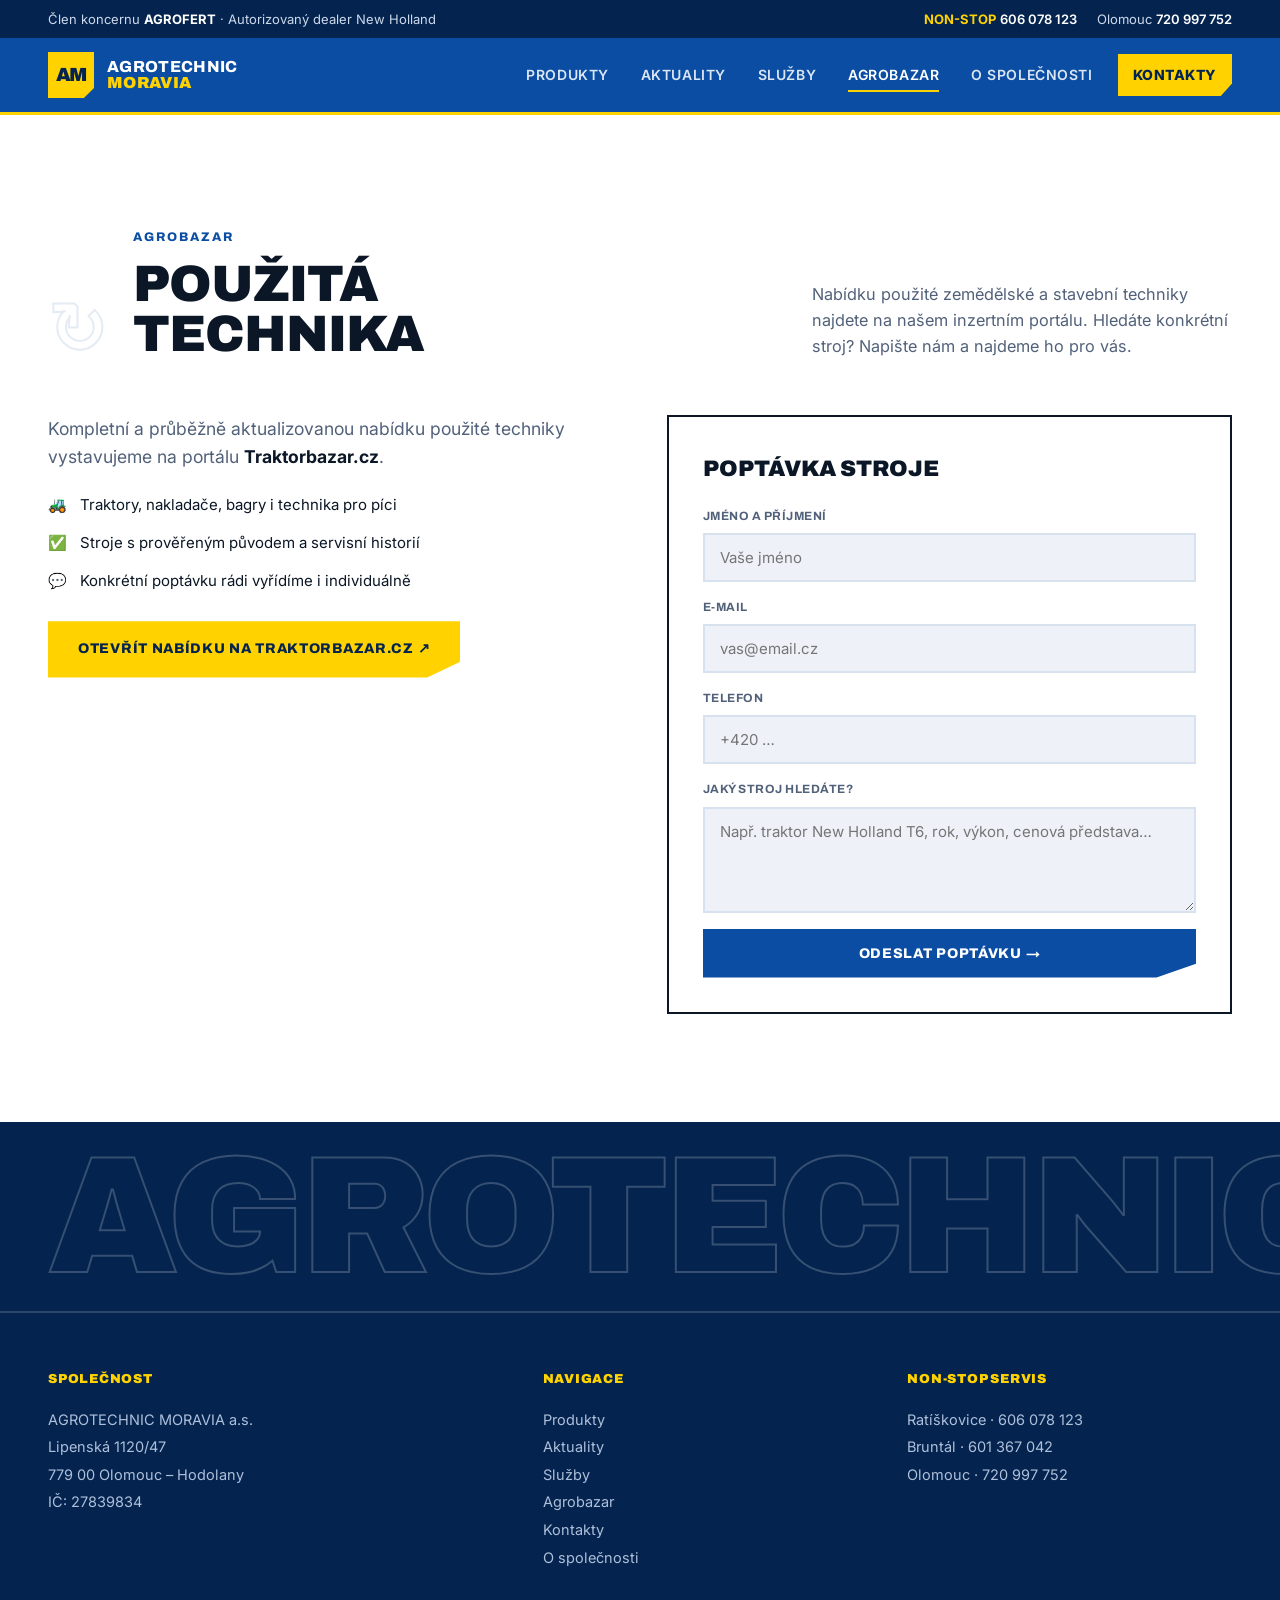
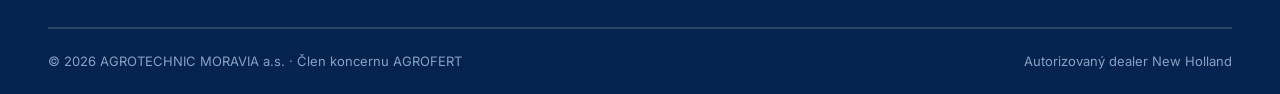
==== agrobazar.html @ 2fc51afb "Redesign into New Holland brand identity (blue + yellow) - Full visual overhaul: editorial/industria" ====
<!DOCTYPE html>
<html lang="cs">
<head>
<meta charset="UTF-8" />
<meta name="viewport" content="width=device-width, initial-scale=1.0" />
<meta name="description" content="Agrobazar AGROTECHNIC MORAVIA — nabídka použité zemědělské a stavební techniky na portálu Traktorbazar.cz. Poptejte konkrétní stroj." />
<title>Agrobazar — AGROTECHNIC MORAVIA a.s.</title>
<link rel="preconnect" href="https://fonts.googleapis.com" />
<link rel="preconnect" href="https://fonts.gstatic.com" crossorigin />
<link href="https://fonts.googleapis.com/css2?family=Archivo:wght@500;600;700;800;900&family=Inter:wght@400;500;600&display=swap" rel="stylesheet" />
<link rel="stylesheet" href="styles.css" />
</head>
<body>

<div class="topbar">
  <div class="container topbar__inner">
    <div class="topbar__left">Člen koncernu <strong style="color:#fff">AGROFERT</strong> · Autorizovaný dealer New Holland</div>
    <div class="topbar__right">
      <span><span class="dotk">NON-STOP</span> <a href="tel:+420606078123">606 078 123</a></span>
      <span>Olomouc <a href="tel:+420720997752">720 997 752</a></span>
    </div>
  </div>
</div>

<header class="nav">
  <div class="container nav__inner">
    <a href="index.html" class="brand" aria-label="Agrotechnic Moravia">
      <span class="brand__mark">AM</span>
      <span class="brand__text">AGROTECHNIC<strong>MORAVIA</strong></span>
    </a>
    <nav class="nav__links" id="navLinks">
      <a href="index.html">Produkty</a>
      <a href="aktuality.html">Aktuality</a>
      <a href="sluzby.html">Služby</a>
      <a href="agrobazar.html" class="active">Agrobazar</a>
      <a href="spolecnost.html">O společnosti</a>
      <a href="kontakt.html" class="nav__cta">Kontakty</a>
    </nav>
    <button class="nav__toggle" id="navToggle" aria-label="Menu" aria-expanded="false">
      <span></span><span></span><span></span>
    </button>
  </div>
</header>

<section class="section">
  <div class="container">
    <div class="shead reveal">
      <span class="shead__idx">↻</span>
      <div class="shead__main">
        <span class="shead__eyebrow">Agrobazar</span>
        <h2 class="shead__title">Použitá<br />technika</h2>
      </div>
      <p class="shead__desc">Nabídku použité zemědělské a stavební techniky najdete na našem inzertním portálu. Hledáte konkrétní stroj? Napište nám a najdeme ho pro vás.</p>
    </div>

    <div class="contact reveal">
      <div>
        <p style="font-size:1.1rem;color:var(--ink-soft);margin-bottom:22px">Kompletní a průběžně aktualizovanou nabídku použité techniky vystavujeme na portálu <strong style="color:var(--ink)">Traktorbazar.cz</strong>.</p>
        <ul class="contact__list">
          <li><span>🚜</span> Traktory, nakladače, bagry i technika pro píci</li>
          <li><span>✅</span> Stroje s prověřeným původem a servisní historií</li>
          <li><span>💬</span> Konkrétní poptávku rádi vyřídíme i individuálně</li>
        </ul>
        <p style="margin-top:28px">
          <a href="https://www.traktorbazar.cz/" target="_blank" rel="noopener" class="btn btn--primary">Otevřít nabídku na Traktorbazar.cz ↗</a>
        </p>
      </div>

      <form class="form" onsubmit="return handleSubmit(event)">
        <p class="form__title">Poptávka stroje</p>
        <div class="field"><label for="name">Jméno a příjmení</label><input id="name" name="name" required placeholder="Vaše jméno" /></div>
        <div class="field"><label for="email">E-mail</label><input id="email" name="email" type="email" required placeholder="vas@email.cz" /></div>
        <div class="field"><label for="phone">Telefon</label><input id="phone" name="phone" type="tel" placeholder="+420 …" /></div>
        <div class="field"><label for="msg">Jaký stroj hledáte?</label><textarea id="msg" name="msg" rows="4" required placeholder="Např. traktor New Holland T6, rok, výkon, cenová představa…"></textarea></div>
        <button type="submit" class="btn btn--blue btn--full">Odeslat poptávku →</button>
        <p class="form__note" id="formNote" hidden>Děkujeme! Otevřeli jsme váš e-mailový klient s předvyplněnou zprávou — stačí ji odeslat.</p>
      </form>
    </div>
  </div>
</section>

<footer class="footer">
  <div class="footer__word"><div class="container"><b>AGROTECHNIC <span class="yellow">MORAVIA</span></b></div></div>
  <div class="container">
    <div class="footer__main">
      <div><h5>Společnost</h5><p>AGROTECHNIC MORAVIA a.s.<br />Lipenská 1120/47<br />779 00 Olomouc – Hodolany<br />IČ: 27839834</p></div>
      <div><h5>Navigace</h5><a href="index.html">Produkty</a><a href="aktuality.html">Aktuality</a><a href="sluzby.html">Služby</a><a href="agrobazar.html">Agrobazar</a><a href="kontakt.html">Kontakty</a><a href="spolecnost.html">O společnosti</a></div>
      <div><h5>Non-stop servis</h5><a href="tel:+420606078123">Ratíškovice · 606 078 123</a><a href="tel:+420601367042">Bruntál · 601 367 042</a><a href="tel:+420720997752">Olomouc · 720 997 752</a></div>
    </div>
    <div class="footer__bottom">
      <span>© <span id="year"></span> AGROTECHNIC MORAVIA a.s. · Člen koncernu AGROFERT</span>
      <span>Autorizovaný dealer New Holland</span>
    </div>
  </div>
</footer>

<script src="script.js"></script>
</body>
</html>
---- styles.css ----
/* =====================================================================
   AGROTECHNIC MORAVIA — New Holland edition
   Editorial / industrial design system · blue (#0a4da2) + yellow (#ffd200)
   ===================================================================== */
:root{
  --nh-blue:#0a4da2;
  --nh-blue-600:#0a4490;
  --nh-blue-700:#073a7d;
  --nh-blue-900:#04244f;
  --nh-yellow:#ffd200;
  --nh-yellow-deep:#e9b800;
  --ink:#0b1726;
  --ink-soft:#52617a;
  --paper:#ffffff;
  --mist:#eef2f8;
  --mist-2:#e4ebf4;
  --line:#d8e1ee;
  --line-blue:rgba(255,255,255,.16);
  --maxw:1240px;
  --ease:cubic-bezier(.19,1,.22,1);
  --shadow:0 30px 70px -30px rgba(7,40,90,.45);
  --shadow-sm:0 14px 34px -18px rgba(7,40,90,.35);
}
*{box-sizing:border-box;margin:0;padding:0}
html{scroll-behavior:smooth}
body{
  font-family:'Inter',system-ui,sans-serif;color:var(--ink);background:var(--paper);
  line-height:1.6;-webkit-font-smoothing:antialiased;overflow-x:hidden
}
h1,h2,h3,h4,.font-display{font-family:'Archivo',sans-serif;line-height:.98;letter-spacing:-.02em}
a{color:inherit;text-decoration:none}
img{max-width:100%;display:block}
.container{width:100%;max-width:var(--maxw);margin:0 auto;padding:0 28px}
::selection{background:var(--nh-yellow);color:var(--ink)}

/* highlighter marker */
.mark{background:linear-gradient(transparent 62%, var(--nh-yellow) 62%);padding:0 .06em}
.yellow{color:var(--nh-yellow)}

/* ---------------- TOPBAR ---------------- */
.topbar{background:var(--nh-blue-900);color:#cdd9ec;font-size:13px}
.topbar__inner{display:flex;justify-content:space-between;align-items:center;height:38px;gap:18px}
.topbar a{color:#fff;font-weight:600}
.topbar a:hover{color:var(--nh-yellow)}
.topbar__right{display:flex;gap:20px;align-items:center}
.topbar .dotk{color:var(--nh-yellow);font-weight:700}
@media(max-width:720px){.topbar__inner{justify-content:center}.topbar__left{display:none}}

/* ---------------- NAV ---------------- */
.nav{position:sticky;top:0;z-index:60;background:var(--nh-blue);color:#fff;border-bottom:3px solid var(--nh-yellow)}
.nav__inner{display:flex;align-items:center;justify-content:space-between;height:74px}
.brand{display:flex;align-items:center;gap:13px}
.brand__mark{
  width:46px;height:46px;border-radius:0;background:var(--nh-yellow);color:var(--nh-blue-900);
  display:grid;place-items:center;font-family:'Archivo';font-weight:900;font-size:19px;
  letter-spacing:-.06em;clip-path:polygon(0 0,100% 0,100% 78%,78% 100%,0 100%)
}
.brand__text{font-family:'Archivo';font-weight:800;font-size:16px;letter-spacing:.02em;line-height:1;display:flex;flex-direction:column;color:#fff}
.brand__text strong{font-weight:900;color:var(--nh-yellow)}
.nav__links{display:flex;align-items:center;gap:2px}
.nav__links a{
  position:relative;padding:10px 15px;font-size:14px;font-weight:600;color:#dbe6f5;
  text-transform:uppercase;letter-spacing:.04em;transition:.2s
}
.nav__links a::after{content:"";position:absolute;left:15px;right:15px;bottom:4px;height:2px;background:var(--nh-yellow);transform:scaleX(0);transform-origin:left;transition:.25s var(--ease)}
.nav__links a:hover{color:#fff}
.nav__links a:hover::after,.nav__links a.active::after{transform:scaleX(1)}
.nav__links a.active{color:#fff}
.nav__cta{background:var(--nh-yellow);color:var(--nh-blue-900)!important;font-weight:800!important;margin-left:8px;clip-path:polygon(0 0,100% 0,100% 70%,90% 100%,0 100%)}
.nav__cta::after{display:none}
.nav__cta:hover{background:#fff}
.nav__toggle{display:none;flex-direction:column;gap:5px;background:none;border:0;cursor:pointer;padding:8px}
.nav__toggle span{width:26px;height:2.5px;background:#fff;transition:.3s}

/* ---------------- BUTTONS ---------------- */
.btn{
  display:inline-flex;align-items:center;gap:10px;padding:15px 28px;font-family:'Archivo';
  font-weight:800;font-size:14px;text-transform:uppercase;letter-spacing:.05em;cursor:pointer;
  border:2px solid transparent;transition:.25s var(--ease);
  clip-path:polygon(0 0,100% 0,100% 72%,92% 100%,0 100%)
}
.btn--primary{background:var(--nh-yellow);color:var(--nh-blue-900)}
.btn--primary:hover{background:var(--nh-blue-900);color:#fff;transform:translate(-2px,-2px)}
.btn--blue{background:var(--nh-blue);color:#fff}
.btn--blue:hover{background:var(--nh-blue-900);transform:translate(-2px,-2px)}
.btn--ghost{background:transparent;color:#fff;border-color:rgba(255,255,255,.45)}
.btn--ghost:hover{border-color:var(--nh-yellow);color:var(--nh-yellow)}
.btn--ghost-dark{background:transparent;color:var(--nh-blue);border-color:var(--nh-blue)}
.btn--ghost-dark:hover{background:var(--nh-blue);color:#fff}
.btn--full{width:100%;justify-content:center}

/* ---------------- HERO ---------------- */
.hero{position:relative;background:var(--nh-blue);color:#fff;overflow:hidden}
.hero::before{ /* field-row motif */
  content:"";position:absolute;inset:0;opacity:.5;
  background-image:repeating-linear-gradient(90deg,rgba(255,255,255,.05) 0 1px,transparent 1px 84px);
  -webkit-mask-image:linear-gradient(90deg,#000,transparent 70%);mask-image:linear-gradient(90deg,#000,transparent 70%)
}
.hero__inner{position:relative;display:grid;grid-template-columns:1.15fr .85fr;gap:48px;align-items:center;padding:72px 0 90px;min-height:calc(100svh - 112px)}
.kicker{display:inline-flex;align-items:center;gap:10px;font-family:'Archivo';font-weight:800;font-size:12.5px;text-transform:uppercase;letter-spacing:.18em;color:var(--nh-yellow);margin-bottom:26px}
.kicker::before{content:"";width:34px;height:3px;background:var(--nh-yellow)}
.hero h1{font-size:clamp(3rem,6.6vw,5.6rem);font-weight:900;text-transform:uppercase;letter-spacing:-.03em;margin-bottom:26px}
.hero__lead{font-size:clamp(1.05rem,1.6vw,1.25rem);color:#cfdcef;max-width:520px;margin-bottom:38px}
.hero__lead strong{color:#fff}
.hero__actions{display:flex;flex-wrap:wrap;gap:14px;margin-bottom:54px}
.hero__stats{display:grid;grid-template-columns:repeat(3,auto);gap:36px}
.stat b{display:block;font-family:'Archivo';font-weight:900;font-size:2.6rem;line-height:1;color:#fff}
.stat span{font-size:12.5px;text-transform:uppercase;letter-spacing:.08em;color:#9fb6d6;margin-top:8px;display:block}
.stat b .yellow{color:var(--nh-yellow)}

.hero__media{position:relative}
.hero__media img{width:100%;aspect-ratio:4/4.4;object-fit:cover;background:var(--nh-blue-700)}
.hero__media::after{content:"";position:absolute;right:-14px;bottom:-14px;width:120px;height:120px;background:var(--nh-yellow);z-index:-1}
.hero__frame{position:absolute;top:-14px;left:-14px;width:120px;height:120px;border-top:5px solid var(--nh-yellow);border-left:5px solid var(--nh-yellow)}
.hero__plate{position:absolute;left:18px;bottom:18px;background:var(--nh-yellow);color:var(--nh-blue-900);font-family:'Archivo';font-weight:900;font-size:13px;text-transform:uppercase;letter-spacing:.04em;padding:9px 16px}
@media(max-width:920px){
  .hero__inner{grid-template-columns:1fr;gap:40px;padding:54px 0 70px;min-height:0}
  .hero__media{max-width:440px}
}

/* ---------------- SECTION HEAD (numbered, editorial) ---------------- */
.section{padding:108px 0;position:relative}
.section--mist{background:var(--mist)}
.section--blue{background:var(--nh-blue);color:#fff}
.section--ink{background:var(--nh-blue-900);color:#fff}
.section--tight{padding:80px 0}
.shead{display:flex;align-items:flex-end;gap:26px;margin-bottom:56px;flex-wrap:wrap}
.shead__idx{font-family:'Archivo';font-weight:900;font-size:clamp(2.6rem,6vw,4.4rem);line-height:.8;color:transparent;-webkit-text-stroke:2px var(--mist-2)}
.section--blue .shead__idx,.section--ink .shead__idx{-webkit-text-stroke-color:rgba(255,255,255,.22)}
.shead__main{flex:1;min-width:260px}
.shead__eyebrow{font-family:'Archivo';font-weight:800;font-size:12.5px;text-transform:uppercase;letter-spacing:.16em;color:var(--nh-blue)}
.section--blue .shead__eyebrow,.section--ink .shead__eyebrow{color:var(--nh-yellow)}
.shead__title{font-size:clamp(2rem,4.4vw,3.2rem);font-weight:900;text-transform:uppercase;margin-top:10px}
.shead__desc{color:var(--ink-soft);max-width:420px;font-size:1.02rem}
.section--blue .shead__desc,.section--ink .shead__desc{color:#bcceea}

/* ---------------- PRODUCT EDITORIAL LIST ---------------- */
.plist{border-top:2px solid var(--line)}
.section--blue .plist,.section--ink .plist{border-top-color:var(--line-blue)}
.pitem{
  position:relative;display:grid;grid-template-columns:64px 1fr auto;align-items:center;gap:24px;
  padding:26px 8px;border-bottom:2px solid var(--line);cursor:pointer;transition:.3s var(--ease)
}
.section--blue .pitem,.section--ink .pitem{border-bottom-color:var(--line-blue)}
.pitem__no{font-family:'Archivo';font-weight:800;font-size:15px;color:var(--ink-soft)}
.pitem__name{font-family:'Archivo';font-weight:900;font-size:clamp(1.3rem,2.6vw,2rem);text-transform:uppercase;letter-spacing:-.01em;transition:.3s var(--ease)}
.pitem__meta{font-size:14px;color:var(--ink-soft);max-width:360px}
.section--blue .pitem__meta{color:#bcceea}
.pitem__arrow{font-family:'Archivo';font-weight:900;font-size:1.5rem;color:var(--nh-blue);transition:.3s var(--ease)}
.section--blue .pitem__arrow,.section--ink .pitem__arrow{color:var(--nh-yellow)}
.pitem:hover{padding-left:24px;background:var(--nh-blue);color:#fff}
.pitem:hover .pitem__no,.pitem:hover .pitem__meta{color:#bcceea}
.pitem:hover .pitem__name{color:#fff}
.pitem:hover .pitem__arrow{color:var(--nh-yellow);transform:translateX(8px)}
.section--blue .pitem:hover,.section--ink .pitem:hover{background:#fff;color:var(--ink)}
.section--blue .pitem:hover .pitem__name{color:var(--ink)}
.section--blue .pitem:hover .pitem__meta{color:var(--ink-soft)}
.section--blue .pitem:hover .pitem__arrow{color:var(--nh-blue)}
@media(max-width:640px){
  .pitem{grid-template-columns:40px 1fr auto;gap:14px;padding:20px 4px}
  .pitem__meta{display:none}
}
/* floating preview image */
.pfloat{position:fixed;top:0;left:0;width:280px;height:200px;pointer-events:none;z-index:80;opacity:0;
  transform:translate(-50%,-50%) scale(.92);transition:opacity .25s,transform .25s;overflow:hidden;
  box-shadow:var(--shadow);border:4px solid var(--nh-yellow)}
.pfloat img{width:100%;height:100%;object-fit:cover}
.pfloat.show{opacity:1;transform:translate(-50%,-50%) scale(1)}
@media(hover:none),(max-width:880px){.pfloat{display:none}}

/* ---------------- MARQUEE BRANDS ---------------- */
.marquee{overflow:hidden;border-top:2px solid currentColor;border-bottom:2px solid currentColor;padding:0;mask-image:linear-gradient(90deg,transparent,#000 8%,#000 92%,transparent)}
.marquee__track{display:flex;gap:0;width:max-content;animation:scrollx 32s linear infinite}
.marquee:hover .marquee__track{animation-play-state:paused}
.marquee__track span{
  font-family:'Archivo';font-weight:900;font-size:clamp(1.4rem,3vw,2.2rem);text-transform:uppercase;
  letter-spacing:-.01em;padding:26px 34px;white-space:nowrap;display:flex;align-items:center;gap:34px;color:var(--ink)
}
.section--blue .marquee__track span{color:#fff}
.marquee__track span::after{content:"●";font-size:.5em;color:var(--nh-yellow)}
@keyframes scrollx{to{transform:translateX(-50%)}}

/* ---------------- SERVICES (numbered two-col) ---------------- */
.svc{display:grid;grid-template-columns:repeat(2,1fr);gap:0;border-top:2px solid var(--line)}
.section--mist .svc{border-top-color:var(--mist-2)}
.svc__item{padding:34px 30px 34px 0;border-bottom:2px solid var(--line);border-right:2px solid var(--line)}
.section--mist .svc__item{border-color:var(--mist-2)}
.svc__item:nth-child(2n){padding-right:0;padding-left:30px;border-right:0}
.svc__no{font-family:'Archivo';font-weight:900;font-size:1rem;color:var(--nh-yellow);background:var(--nh-blue);display:inline-grid;place-items:center;width:42px;height:42px;margin-bottom:18px}
.svc__item h4{font-family:'Archivo';font-weight:900;font-size:1.35rem;text-transform:uppercase;margin-bottom:10px}
.svc__item p{color:var(--ink-soft);font-size:15px;max-width:440px}
@media(max-width:760px){
  .svc{grid-template-columns:1fr}
  .svc__item,.svc__item:nth-child(2n){padding:28px 0;border-right:0;padding-left:0}
}

/* ---------------- LOCATIONS ---------------- */
.locs{display:grid;grid-template-columns:repeat(auto-fill,minmax(330px,1fr));gap:0;border-top:2px solid var(--line-blue)}
.loc{position:relative;padding:30px;border-bottom:2px solid var(--line-blue);border-right:2px solid var(--line-blue);transition:.3s var(--ease)}
.loc:hover{background:rgba(255,255,255,.05)}
.loc__badge{position:absolute;top:26px;right:26px;background:var(--nh-yellow);color:var(--nh-blue-900);font-family:'Archivo';font-weight:900;font-size:10.5px;letter-spacing:.06em;padding:5px 10px}
.loc h3{font-family:'Archivo';font-weight:900;font-size:1.5rem;text-transform:uppercase;margin-bottom:16px;color:#fff}
.loc__row{display:flex;gap:11px;font-size:14.5px;color:#c3d3ea;margin-bottom:9px;align-items:flex-start}
.loc__row span{flex-shrink:0}
.loc__row a{color:#fff;font-weight:600}
.loc__row a:hover{color:var(--nh-yellow)}
.loc__nonstop{color:var(--nh-yellow);font-weight:700}
.loc__map{display:inline-block;margin-top:10px;font-family:'Archivo';font-weight:800;font-size:12.5px;text-transform:uppercase;letter-spacing:.05em;color:var(--nh-yellow)}

/* ---------------- ABOUT / STATS ---------------- */
.about{display:grid;grid-template-columns:1.25fr .75fr;gap:60px;align-items:start}
.about__text p{color:var(--ink-soft);font-size:1.08rem;margin-bottom:18px}
.about__text strong{color:var(--ink)}
.about__meta{margin-top:30px;border-top:2px solid var(--line)}
.about__meta div{display:grid;grid-template-columns:130px 1fr;gap:16px;padding:14px 0;border-bottom:2px solid var(--line)}
.about__meta b{font-family:'Archivo';font-weight:900;text-transform:uppercase;font-size:13px;color:var(--nh-blue)}
.about__meta span{color:var(--ink-soft)}
.about__panel{display:grid;gap:14px}
.bigstat{background:var(--nh-blue);color:#fff;padding:30px;position:relative;overflow:hidden}
.bigstat:nth-child(even){background:var(--nh-blue-900)}
.bigstat::after{content:"";position:absolute;right:-20px;bottom:-20px;width:80px;height:80px;background:rgba(255,210,0,.16);transform:rotate(45deg)}
.bigstat b{display:block;font-family:'Archivo';font-weight:900;font-size:2.2rem;color:var(--nh-yellow);line-height:1}
.bigstat span{font-size:13px;text-transform:uppercase;letter-spacing:.06em;color:#bcceea;margin-top:8px;display:block}
@media(max-width:880px){.about{grid-template-columns:1fr;gap:40px}}

/* ---------------- MAGAZINE (aktuality) ---------------- */
.mag{display:grid;grid-template-columns:repeat(12,1fr);gap:26px}
.post{grid-column:span 4;display:flex;flex-direction:column;background:var(--paper);border:2px solid var(--line);transition:.3s var(--ease)}
.post:hover{border-color:var(--nh-blue);transform:translateY(-5px);box-shadow:var(--shadow-sm)}
.post--lead{grid-column:span 8}
.post--wide{grid-column:span 8;flex-direction:row}
.post--wide .post__img{flex:1;aspect-ratio:auto}
.post--wide .post__body{flex:1;justify-content:center}
.post__img{position:relative;overflow:hidden;background:var(--mist);aspect-ratio:16/10}
.post--lead .post__img{aspect-ratio:16/9}
.post__img img{width:100%;height:100%;object-fit:cover;transition:.6s var(--ease)}
.post:hover .post__img img{transform:scale(1.05)}
.post__tag{position:absolute;top:0;left:0;background:var(--nh-yellow);color:var(--nh-blue-900);font-family:'Archivo';font-weight:900;font-size:11px;text-transform:uppercase;letter-spacing:.05em;padding:7px 13px}
.post__body{padding:24px 26px;display:flex;flex-direction:column;gap:11px;flex:1}
.post__date{font-family:'Archivo';font-weight:800;font-size:12px;text-transform:uppercase;letter-spacing:.06em;color:var(--nh-blue)}
.post h3{font-family:'Archivo';font-weight:900;text-transform:uppercase;font-size:1.3rem;line-height:1.04}
.post--lead h3{font-size:clamp(1.7rem,3vw,2.6rem)}
.post p{color:var(--ink-soft);font-size:14.5px}
.post--lead p{font-size:1.05rem}
.post__link{margin-top:auto;font-family:'Archivo';font-weight:800;font-size:13px;text-transform:uppercase;letter-spacing:.04em;color:var(--nh-blue)}
.post:hover .post__link{color:var(--nh-yellow-deep)}
@media(max-width:880px){
  .mag{grid-template-columns:repeat(2,1fr)}
  .post,.post--lead,.post--wide{grid-column:span 2;grid-row:auto}
  .post--wide{flex-direction:column}
  .post--wide .post__img{aspect-ratio:16/10}
}
@media(max-width:560px){.mag{grid-template-columns:1fr}.post,.post--lead,.post--wide{grid-column:span 1}}

/* ---------------- CONTACT / FORM / MAP ---------------- */
.contact{display:grid;grid-template-columns:1fr 1fr;gap:54px;align-items:start}
.contact__list{list-style:none;display:flex;flex-direction:column;gap:14px;margin-top:8px}
.contact__list li{display:flex;gap:13px;font-size:15px;align-items:flex-start}
.contact__list a{font-weight:600;color:var(--nh-blue)}
.contact__list a:hover{color:var(--nh-yellow-deep)}
.form{background:var(--paper);border:2px solid var(--ink);padding:34px}
.section--mist .form,.section--blue .form,.section--ink .form{background:var(--paper);color:var(--ink)}
.form__title{font-family:'Archivo';font-weight:900;text-transform:uppercase;font-size:1.4rem;margin-bottom:20px}
.field{display:flex;flex-direction:column;gap:7px;margin-bottom:16px}
.field label{font-family:'Archivo';font-weight:700;font-size:12px;text-transform:uppercase;letter-spacing:.04em;color:var(--ink-soft)}
.field input,.field textarea,.field select{
  font-family:inherit;font-size:15px;padding:13px 15px;border:2px solid var(--line);background:var(--mist);
  color:var(--ink);transition:.2s;resize:vertical;border-radius:0
}
.field input:focus,.field textarea:focus,.field select:focus{outline:none;border-color:var(--nh-blue);background:#fff}
.form__note{font-size:14px;color:var(--nh-blue);font-weight:600;background:var(--mist);padding:12px;margin-top:6px;border-left:4px solid var(--nh-yellow)}
.map{border:2px solid var(--ink);min-height:340px;margin-top:26px}
.map iframe{display:block;width:100%;height:100%;min-height:336px;border:0;filter:grayscale(.25) contrast(1.05)}
@media(max-width:840px){.contact{grid-template-columns:1fr;gap:36px}}

/* ---------------- CTA BAND ---------------- */
.cta{position:relative;background:var(--nh-yellow);color:var(--nh-blue-900);padding:64px 56px;overflow:hidden}
.cta::before{content:"";position:absolute;top:0;right:0;bottom:0;width:40%;background:var(--nh-blue);clip-path:polygon(22% 0,100% 0,100% 100%,0 100%)}
.cta__in{position:relative;z-index:1;max-width:560px}
.cta h2{font-family:'Archivo';font-weight:900;text-transform:uppercase;font-size:clamp(1.8rem,4vw,2.8rem);margin-bottom:14px}
.cta p{font-size:1.05rem;margin-bottom:26px;max-width:440px}
@media(max-width:760px){.cta{padding:44px 28px}.cta::before{display:none}}

/* ---------------- FOOTER ---------------- */
.footer{background:var(--nh-blue-900);color:#fff;padding:0}
.footer__word{border-bottom:2px solid var(--line-blue);overflow:hidden}
.footer__word b{display:block;font-family:'Archivo';font-weight:900;font-size:clamp(3.4rem,13vw,11rem);line-height:.85;text-transform:uppercase;letter-spacing:-.04em;color:transparent;-webkit-text-stroke:2px rgba(255,255,255,.2);padding:24px 0;white-space:nowrap}
.footer__word b .yellow{-webkit-text-stroke-color:var(--nh-yellow);color:transparent}
.footer__main{display:grid;grid-template-columns:1.4fr 1fr 1fr;gap:40px;padding:56px 0}
.footer__main h5{font-family:'Archivo';font-weight:900;text-transform:uppercase;font-size:13px;letter-spacing:.06em;color:var(--nh-yellow);margin-bottom:16px}
.footer__main p,.footer__main a{color:#aebfda;font-size:14.5px;line-height:1.9;display:block}
.footer__main a:hover{color:#fff}
.footer__bottom{border-top:2px solid var(--line-blue);padding:22px 0;display:flex;justify-content:space-between;gap:14px;flex-wrap:wrap;color:#8aa0c4;font-size:13px}
@media(max-width:760px){.footer__main{grid-template-columns:1fr;gap:28px}}

/* ---------------- MOBILE NAV ---------------- */
@media(max-width:1024px){
  .nav__links{
    position:fixed;inset:74px 0 auto 0;flex-direction:column;align-items:stretch;gap:0;
    background:var(--nh-blue-900);padding:8px 0 16px;transform:translateY(-130%);
    transition:.4s var(--ease);border-bottom:3px solid var(--nh-yellow)
  }
  .nav__links.open{transform:translateY(0)}
  .nav__links a{padding:16px 28px;font-size:15px;border-bottom:1px solid var(--line-blue)}
  .nav__links a::after{display:none}
  .nav__cta{clip-path:none;margin:12px 28px 0;text-align:center;justify-content:center;padding:14px}
  .nav__toggle{display:flex}
  .nav__toggle.open span:nth-child(1){transform:translateY(7.5px) rotate(45deg)}
  .nav__toggle.open span:nth-child(2){opacity:0}
  .nav__toggle.open span:nth-child(3){transform:translateY(-7.5px) rotate(-45deg)}
}

/* ---------------- REVEAL ---------------- */
.reveal{opacity:0;transform:translateY(26px);transition:.7s var(--ease)}
.reveal.in{opacity:1;transform:none}

/* image fallback */
.img-fallback{background:linear-gradient(135deg,var(--nh-blue),var(--nh-blue-900))!important;position:relative}
.img-fallback::after{content:"";position:absolute;inset:0;background-image:repeating-linear-gradient(90deg,rgba(255,255,255,.06) 0 1px,transparent 1px 22px)}

@media(prefers-reduced-motion:reduce){
  *{animation:none!important;transition:none!important}
  .reveal{opacity:1;transform:none}
}

@media(max-width:640px){.section{padding:72px 0}.cta::before{display:none}}
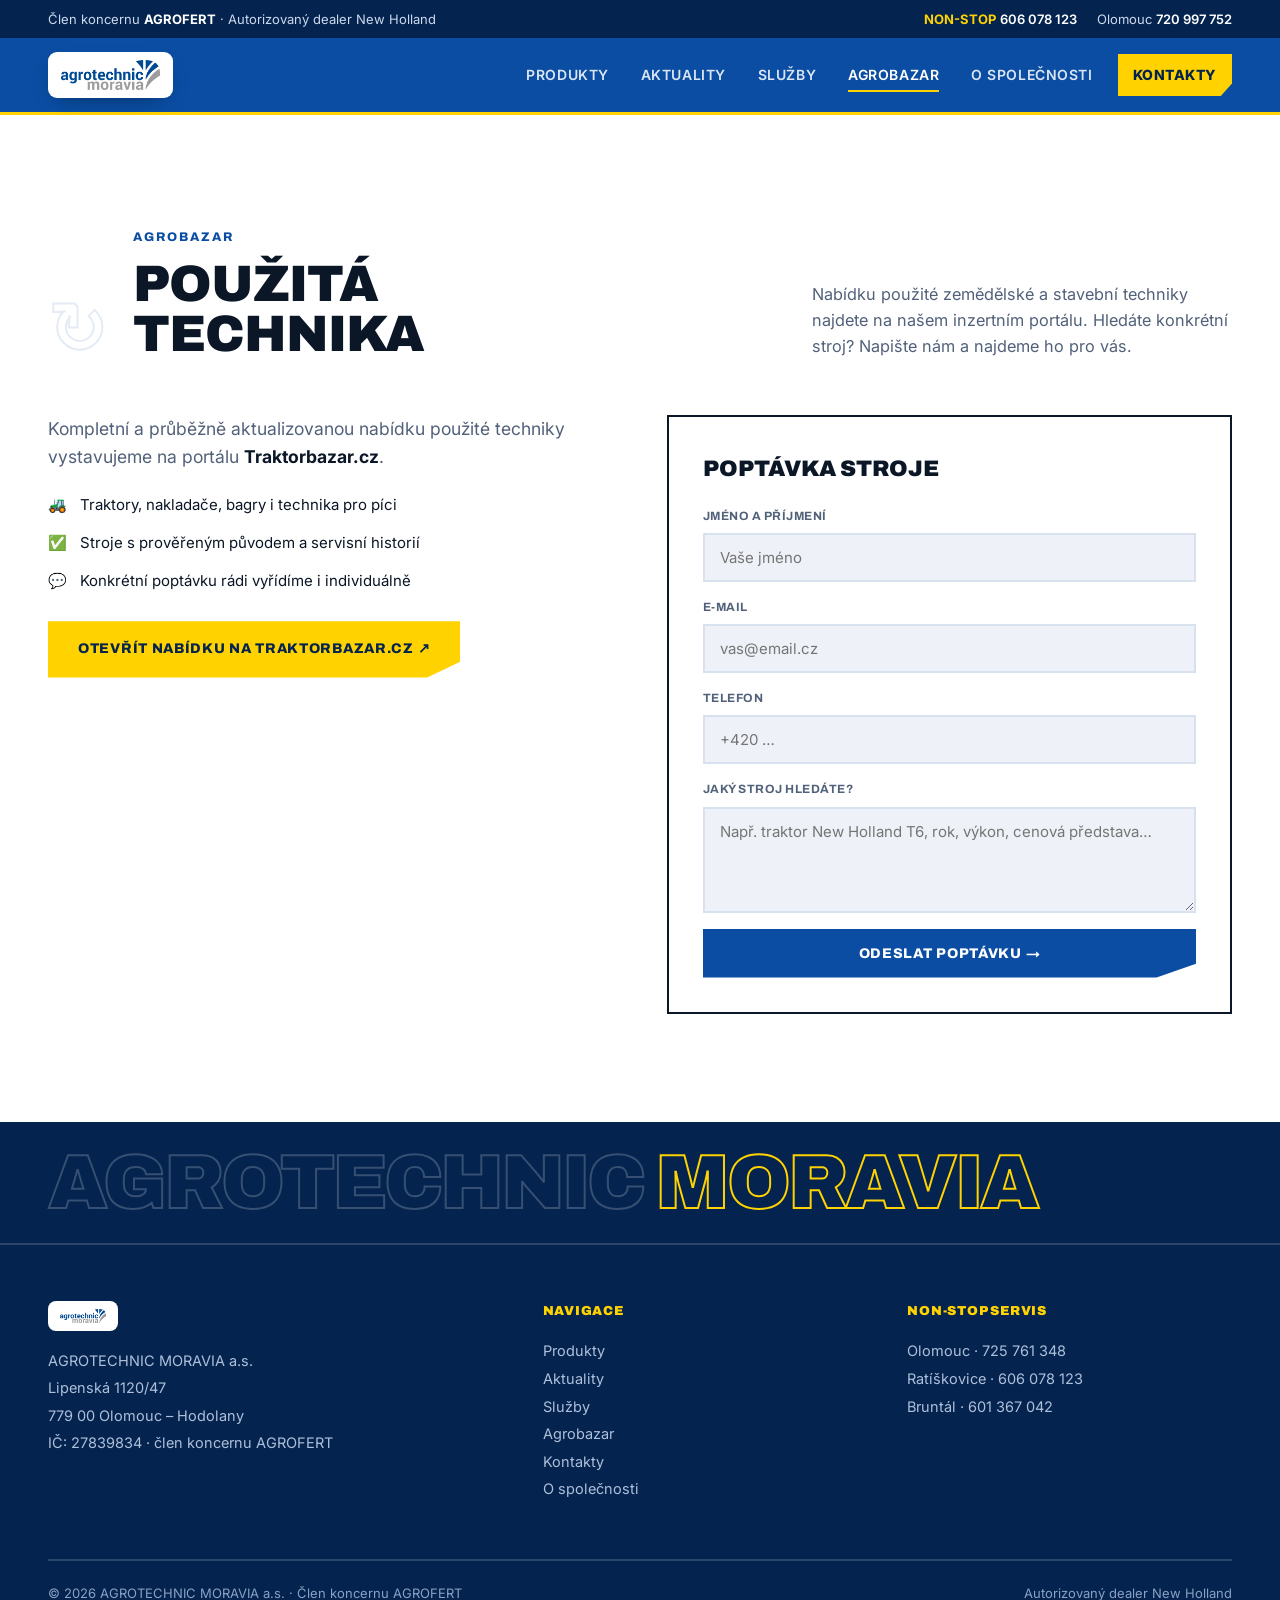
==== commit cb6e1cb2: "Real photos, official logo, external product links, full contacts - Add official logo.png to nav + f" ====
--- a/agrobazar.html
+++ b/agrobazar.html
@@ -5,6 +5,7 @@
 <meta name="viewport" content="width=device-width, initial-scale=1.0" />
 <meta name="description" content="Agrobazar AGROTECHNIC MORAVIA — nabídka použité zemědělské a stavební techniky na portálu Traktorbazar.cz. Poptejte konkrétní stroj." />
 <title>Agrobazar — AGROTECHNIC MORAVIA a.s.</title>
+<link rel="icon" type="image/svg+xml" href="assets/fan.svg" />
 <link rel="preconnect" href="https://fonts.googleapis.com" />
 <link rel="preconnect" href="https://fonts.gstatic.com" crossorigin />
 <link href="https://fonts.googleapis.com/css2?family=Archivo:wght@500;600;700;800;900&family=Inter:wght@400;500;600&display=swap" rel="stylesheet" />
@@ -24,10 +25,7 @@
 
 <header class="nav">
   <div class="container nav__inner">
-    <a href="index.html" class="brand" aria-label="Agrotechnic Moravia">
-      <span class="brand__mark">AM</span>
-      <span class="brand__text">AGROTECHNIC<strong>MORAVIA</strong></span>
-    </a>
+    <a href="index.html" class="brand" aria-label="Agrotechnic Moravia"><img class="brand__logo" src="logo.png" alt="AGROTECHNIC MORAVIA" /></a>
     <nav class="nav__links" id="navLinks">
       <a href="index.html">Produkty</a>
       <a href="aktuality.html">Aktuality</a>
@@ -83,9 +81,12 @@
   <div class="footer__word"><div class="container"><b>AGROTECHNIC <span class="yellow">MORAVIA</span></b></div></div>
   <div class="container">
     <div class="footer__main">
-      <div><h5>Společnost</h5><p>AGROTECHNIC MORAVIA a.s.<br />Lipenská 1120/47<br />779 00 Olomouc – Hodolany<br />IČ: 27839834</p></div>
+      <div>
+        <img class="footer__logo" src="logo.png" alt="AGROTECHNIC MORAVIA" />
+        <p>AGROTECHNIC MORAVIA a.s.<br />Lipenská 1120/47<br />779 00 Olomouc – Hodolany<br />IČ: 27839834 · člen koncernu AGROFERT</p>
+      </div>
       <div><h5>Navigace</h5><a href="index.html">Produkty</a><a href="aktuality.html">Aktuality</a><a href="sluzby.html">Služby</a><a href="agrobazar.html">Agrobazar</a><a href="kontakt.html">Kontakty</a><a href="spolecnost.html">O společnosti</a></div>
-      <div><h5>Non-stop servis</h5><a href="tel:+420606078123">Ratíškovice · 606 078 123</a><a href="tel:+420601367042">Bruntál · 601 367 042</a><a href="tel:+420720997752">Olomouc · 720 997 752</a></div>
+      <div><h5>Non-stop servis</h5><a href="tel:+420725761348">Olomouc · 725 761 348</a><a href="tel:+420606078123">Ratíškovice · 606 078 123</a><a href="tel:+420601367042">Bruntál · 601 367 042</a></div>
     </div>
     <div class="footer__bottom">
       <span>© <span id="year"></span> AGROTECHNIC MORAVIA a.s. · Člen koncernu AGROFERT</span>
--- a/styles.css
+++ b/styles.css
@@ -33,6 +33,14 @@
 .container{width:100%;max-width:var(--maxw);margin:0 auto;padding:0 28px}
 ::selection{background:var(--nh-yellow);color:var(--ink)}
 
+/* ---------------- CUSTOM SCROLLBAR ---------------- */
+html{scrollbar-width:thin;scrollbar-color:var(--nh-blue) var(--mist)}
+::-webkit-scrollbar{width:13px;height:13px}
+::-webkit-scrollbar-track{background:var(--mist)}
+::-webkit-scrollbar-thumb{background:var(--nh-blue);border:3px solid var(--mist);border-radius:20px}
+::-webkit-scrollbar-thumb:hover{background:var(--nh-blue-900)}
+::-webkit-scrollbar-corner{background:var(--mist)}
+
 /* highlighter marker */
 .mark{background:linear-gradient(transparent 62%, var(--nh-yellow) 62%);padding:0 .06em}
 .yellow{color:var(--nh-yellow)}
@@ -49,14 +57,9 @@
 /* ---------------- NAV ---------------- */
 .nav{position:sticky;top:0;z-index:60;background:var(--nh-blue);color:#fff;border-bottom:3px solid var(--nh-yellow)}
 .nav__inner{display:flex;align-items:center;justify-content:space-between;height:74px}
-.brand{display:flex;align-items:center;gap:13px}
-.brand__mark{
-  width:46px;height:46px;border-radius:0;background:var(--nh-yellow);color:var(--nh-blue-900);
-  display:grid;place-items:center;font-family:'Archivo';font-weight:900;font-size:19px;
-  letter-spacing:-.06em;clip-path:polygon(0 0,100% 0,100% 78%,78% 100%,0 100%)
-}
-.brand__text{font-family:'Archivo';font-weight:800;font-size:16px;letter-spacing:.02em;line-height:1;display:flex;flex-direction:column;color:#fff}
-.brand__text strong{font-weight:900;color:var(--nh-yellow)}
+.brand{display:inline-flex;align-items:center;background:#fff;padding:8px 13px;border-radius:9px;box-shadow:0 8px 22px -12px rgba(0,0,0,.55)}
+.brand__logo{height:30px;width:auto;display:block}
+@media(max-width:560px){.brand__logo{height:25px}.brand{padding:7px 11px}}
 .nav__links{display:flex;align-items:center;gap:2px}
 .nav__links a{
   position:relative;padding:10px 15px;font-size:14px;font-weight:600;color:#dbe6f5;
@@ -90,13 +93,11 @@
 .btn--full{width:100%;justify-content:center}
 
 /* ---------------- HERO ---------------- */
-.hero{position:relative;background:var(--nh-blue);color:#fff;overflow:hidden}
-.hero::before{ /* field-row motif */
-  content:"";position:absolute;inset:0;opacity:.5;
-  background-image:repeating-linear-gradient(90deg,rgba(255,255,255,.05) 0 1px,transparent 1px 84px);
-  -webkit-mask-image:linear-gradient(90deg,#000,transparent 70%);mask-image:linear-gradient(90deg,#000,transparent 70%)
-}
-.hero__inner{position:relative;display:grid;grid-template-columns:1.15fr .85fr;gap:48px;align-items:center;padding:72px 0 90px;min-height:calc(100svh - 112px)}
+.hero{position:relative;color:#fff;overflow:hidden;background:var(--nh-blue-900);border-bottom:6px solid var(--nh-yellow)}
+.hero__bg{position:absolute;inset:0;width:100%;height:100%;object-fit:cover;object-position:62% center;z-index:0}
+.hero__overlay{position:absolute;inset:0;z-index:1;background:linear-gradient(96deg,rgba(4,36,79,.95) 0%,rgba(4,36,79,.84) 42%,rgba(4,36,79,.52) 72%,rgba(7,58,125,.22) 100%)}
+.hero__inner{position:relative;z-index:2;display:flex;align-items:center;padding:92px 0 92px;min-height:clamp(540px,72vh,720px)}
+.hero__content{max-width:660px}
 .kicker{display:inline-flex;align-items:center;gap:10px;font-family:'Archivo';font-weight:800;font-size:12.5px;text-transform:uppercase;letter-spacing:.18em;color:var(--nh-yellow);margin-bottom:26px}
 .kicker::before{content:"";width:34px;height:3px;background:var(--nh-yellow)}
 .hero h1{font-size:clamp(3rem,6.6vw,5.6rem);font-weight:900;text-transform:uppercase;letter-spacing:-.03em;margin-bottom:26px}
@@ -108,15 +109,8 @@
 .stat span{font-size:12.5px;text-transform:uppercase;letter-spacing:.08em;color:#9fb6d6;margin-top:8px;display:block}
 .stat b .yellow{color:var(--nh-yellow)}
 
-.hero__media{position:relative}
-.hero__media img{width:100%;aspect-ratio:4/4.4;object-fit:cover;background:var(--nh-blue-700)}
-.hero__media::after{content:"";position:absolute;right:-14px;bottom:-14px;width:120px;height:120px;background:var(--nh-yellow);z-index:-1}
-.hero__frame{position:absolute;top:-14px;left:-14px;width:120px;height:120px;border-top:5px solid var(--nh-yellow);border-left:5px solid var(--nh-yellow)}
-.hero__plate{position:absolute;left:18px;bottom:18px;background:var(--nh-yellow);color:var(--nh-blue-900);font-family:'Archivo';font-weight:900;font-size:13px;text-transform:uppercase;letter-spacing:.04em;padding:9px 16px}
-@media(max-width:920px){
-  .hero__inner{grid-template-columns:1fr;gap:40px;padding:54px 0 70px;min-height:0}
-  .hero__media{max-width:440px}
-}
+@media(max-width:920px){.hero__inner{padding:64px 0 64px;min-height:auto}}
+@media(max-width:560px){.hero__stats{gap:20px}.stat b{font-size:1.95rem}}
 
 /* ---------------- SECTION HEAD (numbered, editorial) ---------------- */
 .section{padding:108px 0;position:relative}
@@ -153,9 +147,10 @@
 .pitem:hover .pitem__name{color:#fff}
 .pitem:hover .pitem__arrow{color:var(--nh-yellow);transform:translateX(8px)}
 .section--blue .pitem:hover,.section--ink .pitem:hover{background:#fff;color:var(--ink)}
-.section--blue .pitem:hover .pitem__name{color:var(--ink)}
-.section--blue .pitem:hover .pitem__meta{color:var(--ink-soft)}
-.section--blue .pitem:hover .pitem__arrow{color:var(--nh-blue)}
+.section--blue .pitem:hover .pitem__name,.section--ink .pitem:hover .pitem__name{color:var(--ink)}
+.section--blue .pitem:hover .pitem__no,.section--ink .pitem:hover .pitem__no{color:var(--ink-soft)}
+.section--blue .pitem:hover .pitem__meta,.section--ink .pitem:hover .pitem__meta{color:var(--ink-soft)}
+.section--blue .pitem:hover .pitem__arrow,.section--ink .pitem:hover .pitem__arrow{color:var(--nh-blue)}
 @media(max-width:640px){
   .pitem{grid-template-columns:40px 1fr auto;gap:14px;padding:20px 4px}
   .pitem__meta{display:none}
@@ -284,7 +279,8 @@
 /* ---------------- FOOTER ---------------- */
 .footer{background:var(--nh-blue-900);color:#fff;padding:0}
 .footer__word{border-bottom:2px solid var(--line-blue);overflow:hidden}
-.footer__word b{display:block;font-family:'Archivo';font-weight:900;font-size:clamp(3.4rem,13vw,11rem);line-height:.85;text-transform:uppercase;letter-spacing:-.04em;color:transparent;-webkit-text-stroke:2px rgba(255,255,255,.2);padding:24px 0;white-space:nowrap}
+.footer__word b{display:block;font-family:'Archivo';font-weight:900;font-size:clamp(1.6rem,6vw,5.6rem);line-height:.9;text-transform:uppercase;letter-spacing:-.04em;color:transparent;-webkit-text-stroke:2px rgba(255,255,255,.2);padding:26px 0;white-space:nowrap}
+@media(max-width:600px){.footer__word b{white-space:normal}}
 .footer__word b .yellow{-webkit-text-stroke-color:var(--nh-yellow);color:transparent}
 .footer__main{display:grid;grid-template-columns:1.4fr 1fr 1fr;gap:40px;padding:56px 0}
 .footer__main h5{font-family:'Archivo';font-weight:900;text-transform:uppercase;font-size:13px;letter-spacing:.06em;color:var(--nh-yellow);margin-bottom:16px}
@@ -296,9 +292,10 @@
 /* ---------------- MOBILE NAV ---------------- */
 @media(max-width:1024px){
   .nav__links{
-    position:fixed;inset:74px 0 auto 0;flex-direction:column;align-items:stretch;gap:0;
+    position:absolute;top:calc(100% + 3px);left:0;right:0;flex-direction:column;align-items:stretch;gap:0;
     background:var(--nh-blue-900);padding:8px 0 16px;transform:translateY(-130%);
-    transition:.4s var(--ease);border-bottom:3px solid var(--nh-yellow)
+    transition:.4s var(--ease);border-bottom:3px solid var(--nh-yellow);
+    max-height:calc(100svh - 100%);overflow-y:auto
   }
   .nav__links.open{transform:translateY(0)}
   .nav__links a{padding:16px 28px;font-size:15px;border-bottom:1px solid var(--line-blue)}
@@ -324,3 +321,43 @@
 }
 
 @media(max-width:640px){.section{padding:72px 0}.cta::before{display:none}}
+
+/* ---------------- DEPARTMENTS (kontakty) ---------------- */
+.dept{margin-bottom:54px}
+.dept:last-child{margin-bottom:0}
+.dept__name{font-family:'Archivo';font-weight:900;text-transform:uppercase;font-size:1.45rem;display:flex;align-items:center;gap:14px}
+.dept__name::before{content:"";width:28px;height:5px;background:var(--nh-yellow);flex:none}
+.dept__sub{color:var(--ink-soft);font-size:14.5px;margin:8px 0 22px;max-width:680px}
+.people{display:grid;grid-template-columns:repeat(auto-fill,minmax(290px,1fr));gap:14px}
+.person{border:2px solid var(--line);padding:18px 20px;background:var(--paper);transition:.25s var(--ease)}
+.person:hover{border-color:var(--nh-blue);box-shadow:var(--shadow-sm)}
+.person__name{font-family:'Archivo';font-weight:800;font-size:1.06rem}
+.person__role{color:var(--nh-blue);font-size:12.5px;font-weight:600;margin:3px 0 12px;text-transform:uppercase;letter-spacing:.03em}
+.person__row{display:flex;gap:9px;font-size:14px;margin-top:7px;align-items:flex-start;color:var(--ink-soft)}
+.person__row a{color:var(--ink);font-weight:600;word-break:break-word}
+.person__row a:hover{color:var(--nh-blue)}
+
+/* ---------------- BRANCH MAP CARDS ---------------- */
+.bmaps{display:grid;grid-template-columns:repeat(auto-fill,minmax(340px,1fr));gap:22px}
+.bmap{border:2px solid var(--line-blue);background:rgba(255,255,255,.04);display:flex;flex-direction:column;overflow:hidden;transition:.25s var(--ease)}
+.bmap:hover{border-color:rgba(255,210,0,.5)}
+.bmap__frame{width:100%;aspect-ratio:16/9;border:0;display:block;filter:grayscale(.25) contrast(1.05)}
+.bmap__body{padding:22px 24px}
+.bmap__body h3{font-family:'Archivo';font-weight:900;text-transform:uppercase;font-size:1.35rem;color:#fff;margin-bottom:14px;display:flex;align-items:center;gap:10px;flex-wrap:wrap}
+.bmap__badge{background:var(--nh-yellow);color:var(--nh-blue-900);font-family:'Archivo';font-weight:900;font-size:10px;letter-spacing:.05em;padding:4px 8px}
+.bmap__row{display:flex;gap:10px;font-size:14px;color:#c3d3ea;margin-bottom:8px;align-items:flex-start}
+.bmap__row span{flex:none}
+.bmap__row a{color:#fff;font-weight:600}
+.bmap__row a:hover{color:var(--nh-yellow)}
+.bmap__row .ns{color:var(--nh-yellow);font-weight:700}
+.bmap__link{display:inline-block;margin-top:8px;font-family:'Archivo';font-weight:800;font-size:12.5px;text-transform:uppercase;letter-spacing:.05em;color:var(--nh-yellow)}
+
+/* footer logo */
+.footer__logo{height:30px;width:auto;background:#fff;padding:8px 12px;border-radius:8px;margin-bottom:16px}
+
+/* mobile container padding (prevents text hugging the right edge) */
+@media(max-width:560px){
+  .container{padding:0 18px}
+  .shead{gap:14px}
+  .bmap__body,.person{padding-left:16px;padding-right:16px}
+}
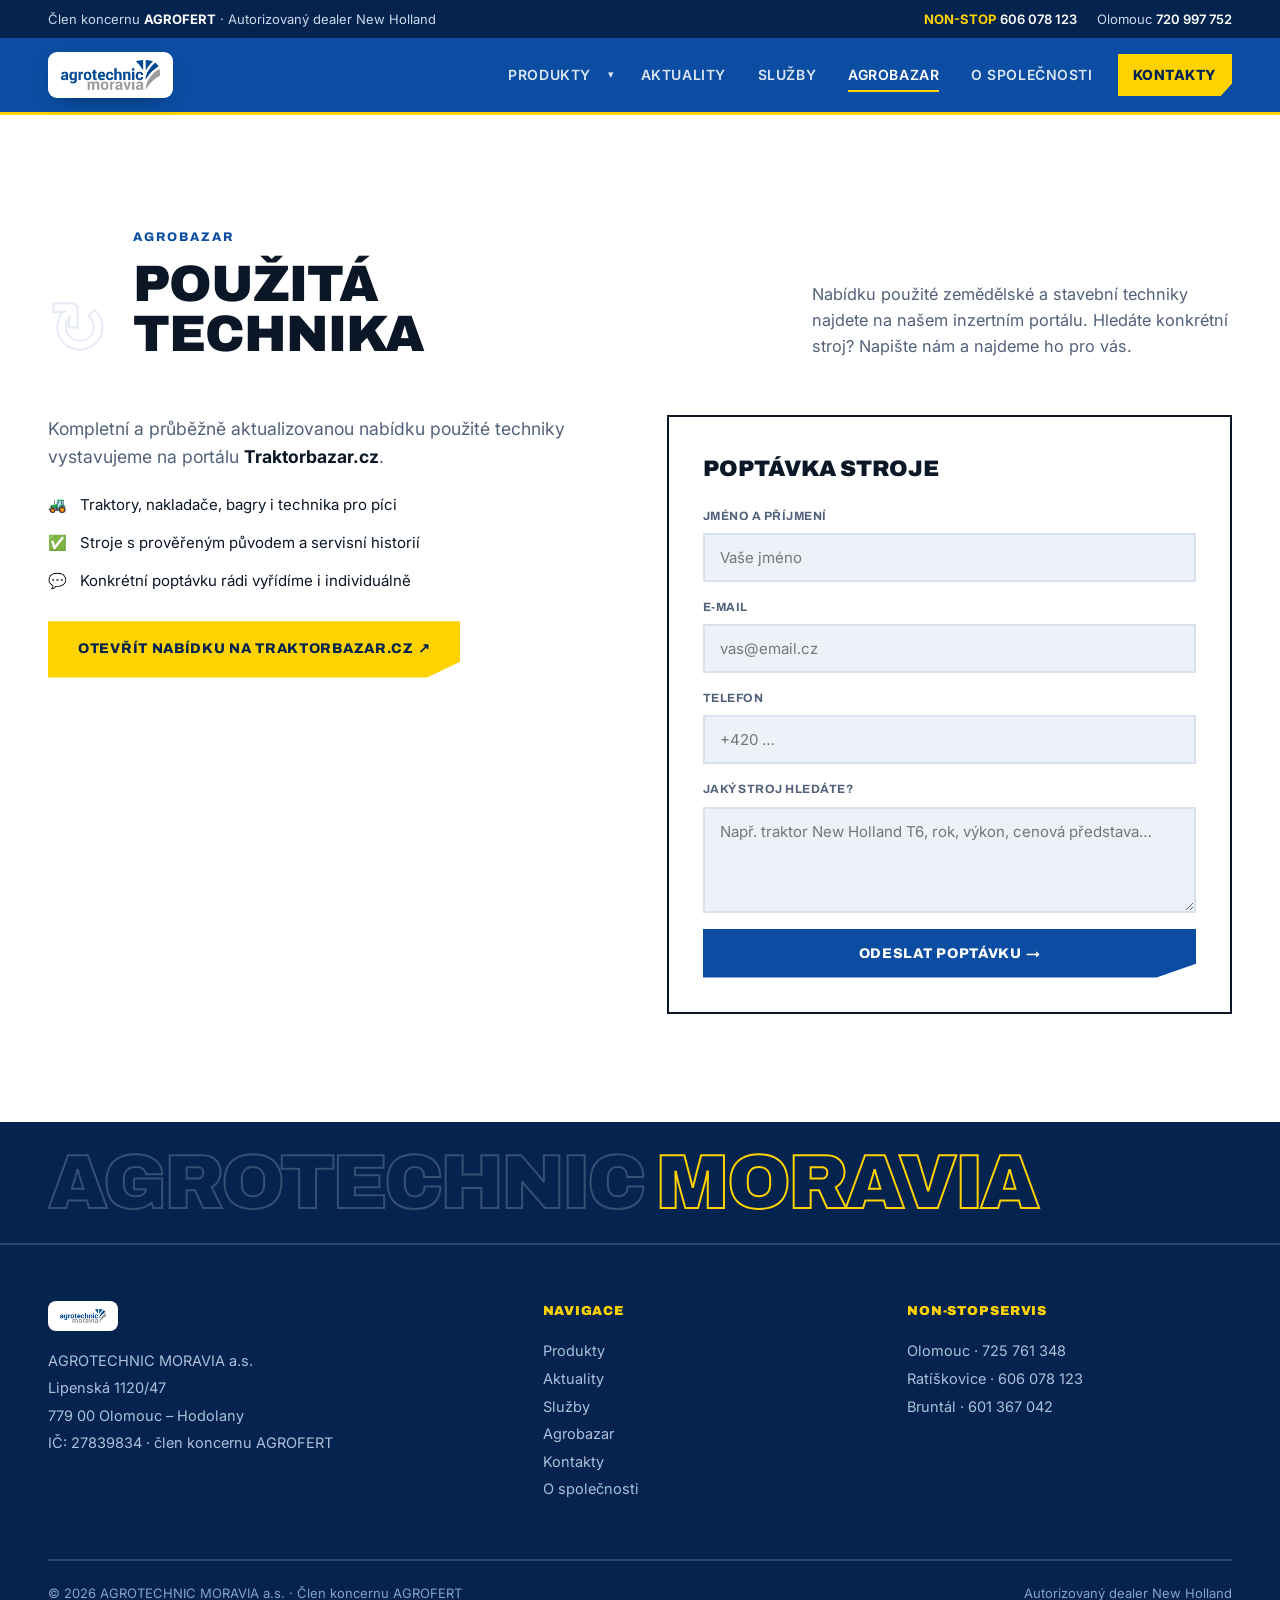
==== commit 81c236ec: "Products mega-dropdown, specific-model links, gallery photos, branch photos - Add Produkty mega-drop" ====
--- a/agrobazar.html
+++ b/agrobazar.html
@@ -27,7 +27,11 @@
   <div class="container nav__inner">
     <a href="index.html" class="brand" aria-label="Agrotechnic Moravia"><img class="brand__logo" src="logo.png" alt="AGROTECHNIC MORAVIA" /></a>
     <nav class="nav__links" id="navLinks">
-      <a href="index.html">Produkty</a>
+      <div class="nav__item nav__item--drop">
+        <a href="index.html" class="nav__toplink">Produkty</a>
+        <button class="caret" aria-label="Rozbalit produkty">▾</button>
+        <div class="dropdown" id="prodDropdown"></div>
+      </div>
       <a href="aktuality.html">Aktuality</a>
       <a href="sluzby.html">Služby</a>
       <a href="agrobazar.html" class="active">Agrobazar</a>
--- a/styles.css
+++ b/styles.css
@@ -159,7 +159,7 @@
 .pfloat{position:fixed;top:0;left:0;width:280px;height:200px;pointer-events:none;z-index:80;opacity:0;
   transform:translate(-50%,-50%) scale(.92);transition:opacity .25s,transform .25s;overflow:hidden;
   box-shadow:var(--shadow);border:4px solid var(--nh-yellow)}
-.pfloat img{width:100%;height:100%;object-fit:cover}
+.pfloat img{width:100%;height:100%;object-fit:contain;background:#fff}
 .pfloat.show{opacity:1;transform:translate(-50%,-50%) scale(1)}
 @media(hover:none),(max-width:880px){.pfloat{display:none}}
 
@@ -341,7 +341,7 @@
 .bmaps{display:grid;grid-template-columns:repeat(auto-fill,minmax(340px,1fr));gap:22px}
 .bmap{border:2px solid var(--line-blue);background:rgba(255,255,255,.04);display:flex;flex-direction:column;overflow:hidden;transition:.25s var(--ease)}
 .bmap:hover{border-color:rgba(255,210,0,.5)}
-.bmap__frame{width:100%;aspect-ratio:16/9;border:0;display:block;filter:grayscale(.25) contrast(1.05)}
+.bmap__frame{width:100%;aspect-ratio:16/9;border:0;display:block;object-fit:cover;background:var(--nh-blue-900)}
 .bmap__body{padding:22px 24px}
 .bmap__body h3{font-family:'Archivo';font-weight:900;text-transform:uppercase;font-size:1.35rem;color:#fff;margin-bottom:14px;display:flex;align-items:center;gap:10px;flex-wrap:wrap}
 .bmap__badge{background:var(--nh-yellow);color:var(--nh-blue-900);font-family:'Archivo';font-weight:900;font-size:10px;letter-spacing:.05em;padding:4px 8px}
@@ -355,6 +355,43 @@
 /* footer logo */
 .footer__logo{height:30px;width:auto;background:#fff;padding:8px 12px;border-radius:8px;margin-bottom:16px}
 
+/* ---------------- PRODUCTS MEGA-DROPDOWN ---------------- */
+.nav__item--drop{position:static;display:flex;align-items:center}
+.nav__item--drop .caret{background:none;border:0;color:#dbe6f5;cursor:pointer;font-size:11px;padding:10px 10px 10px 2px;transition:.25s var(--ease);line-height:1}
+.nav__item--drop:hover .caret{color:#fff;transform:rotate(180deg)}
+.dropdown{position:absolute;left:0;right:0;top:100%;z-index:70;background:#fff;color:var(--ink);
+  box-shadow:0 34px 60px -22px rgba(4,36,79,.5);border-bottom:4px solid var(--nh-yellow);
+  opacity:0;visibility:hidden;transform:translateY(10px);transition:.25s var(--ease);max-height:82vh;overflow:auto}
+.dropdown::before{content:"";position:absolute;left:0;right:0;top:-26px;height:26px}
+.nav__item--drop:hover .dropdown,.nav__item--drop:focus-within .dropdown{opacity:1;visibility:visible;transform:none}
+.megamenu{display:grid;grid-template-columns:1fr 1fr;gap:40px;padding:30px 28px 36px}
+.mega__group h4{font-family:'Archivo';font-weight:900;text-transform:uppercase;font-size:.98rem;color:var(--nh-blue);margin-bottom:16px;padding-bottom:12px;border-bottom:2px solid var(--line);display:flex;align-items:center;gap:10px}
+.mega__group h4::before{content:"";width:20px;height:4px;background:var(--nh-yellow)}
+.mega__grid{display:grid;grid-template-columns:repeat(2,1fr);gap:8px}
+.megamenu a.mega__card{display:flex;align-items:center;gap:13px;padding:8px 10px;border:2px solid transparent;border-radius:9px;transition:.2s var(--ease);text-transform:none;letter-spacing:0;color:var(--ink)}
+.megamenu a.mega__card::after{display:none}
+.mega__card img{width:72px;height:48px;object-fit:contain;background:var(--mist);border-radius:6px;flex:none;padding:3px}
+.mega__card span{font-family:'Archivo';font-weight:700;font-size:13px;line-height:1.18;color:var(--ink)}
+.mega__card span i{color:var(--nh-blue);font-style:normal}
+.megamenu a.mega__card:hover{border-color:var(--nh-blue);background:var(--mist)}
+.mega__card:hover span i{color:var(--nh-yellow-deep)}
+
+@media(max-width:1024px){
+  .nav__item--drop{display:block;position:relative}
+  .nav__item--drop .caret{position:absolute;right:14px;top:6px;color:#fff;font-size:16px;padding:12px 16px}
+  .nav__item--drop.open .caret{transform:rotate(180deg)}
+  .dropdown{position:static;opacity:1;visibility:visible;transform:none;display:none;box-shadow:none;border-bottom:0;max-height:none;background:rgba(0,0,0,.18);color:#fff}
+  .dropdown::before{display:none}
+  .nav__item--drop.open .dropdown{display:block}
+  .megamenu{grid-template-columns:1fr;gap:12px;padding:6px 0 12px}
+  .mega__group h4{color:var(--nh-yellow);border-color:var(--line-blue);padding:14px 28px 10px;margin-bottom:0}
+  .mega__grid{grid-template-columns:1fr;gap:0}
+  .megamenu a.mega__card{padding:11px 28px;border:0;border-radius:0;border-bottom:1px solid var(--line-blue)}
+  .mega__card span{color:#e8eef7}
+  .mega__card span i{color:var(--nh-yellow)}
+  .mega__card img{width:52px;height:34px;background:#fff}
+}
+
 /* mobile container padding (prevents text hugging the right edge) */
 @media(max-width:560px){
   .container{padding:0 18px}
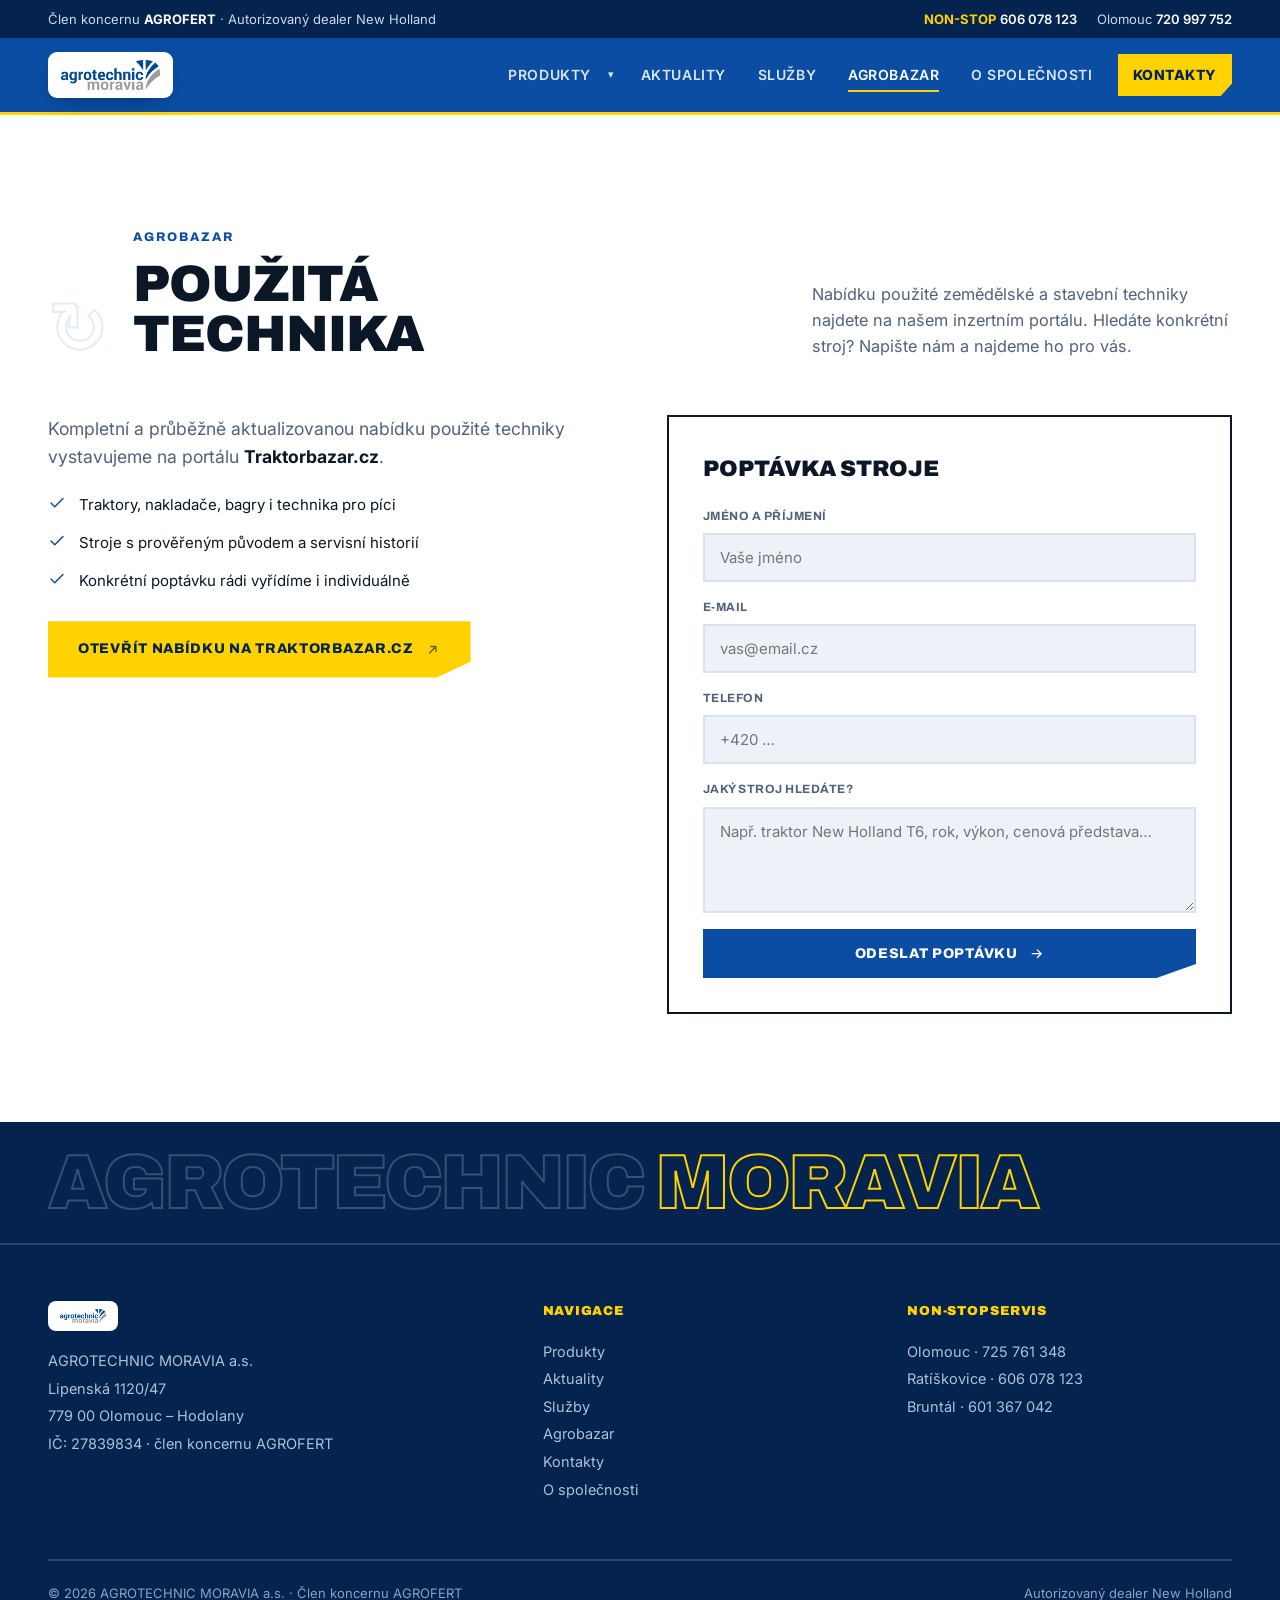
==== commit dfbb9d9f: "Pro polish: SVG icons (no emoji), side-drawer mobile menu, parallax, life - Replace all emoji (phone" ====
--- a/agrobazar.html
+++ b/agrobazar.html
@@ -59,12 +59,12 @@
       <div>
         <p style="font-size:1.1rem;color:var(--ink-soft);margin-bottom:22px">Kompletní a průběžně aktualizovanou nabídku použité techniky vystavujeme na portálu <strong style="color:var(--ink)">Traktorbazar.cz</strong>.</p>
         <ul class="contact__list">
-          <li><span>🚜</span> Traktory, nakladače, bagry i technika pro píci</li>
-          <li><span>✅</span> Stroje s prověřeným původem a servisní historií</li>
-          <li><span>💬</span> Konkrétní poptávku rádi vyřídíme i individuálně</li>
+          <li><svg class="ico"><use href="#i-check"/></svg> Traktory, nakladače, bagry i technika pro píci</li>
+          <li><svg class="ico"><use href="#i-check"/></svg> Stroje s prověřeným původem a servisní historií</li>
+          <li><svg class="ico"><use href="#i-check"/></svg> Konkrétní poptávku rádi vyřídíme i individuálně</li>
         </ul>
         <p style="margin-top:28px">
-          <a href="https://www.traktorbazar.cz/" target="_blank" rel="noopener" class="btn btn--primary">Otevřít nabídku na Traktorbazar.cz ↗</a>
+          <a href="https://www.traktorbazar.cz/" target="_blank" rel="noopener" class="btn btn--primary">Otevřít nabídku na Traktorbazar.cz<svg class="ico ico--go ico--ext"><use href="#i-ext"/></svg></a>
         </p>
       </div>
 
@@ -74,7 +74,7 @@
         <div class="field"><label for="email">E-mail</label><input id="email" name="email" type="email" required placeholder="vas@email.cz" /></div>
         <div class="field"><label for="phone">Telefon</label><input id="phone" name="phone" type="tel" placeholder="+420 …" /></div>
         <div class="field"><label for="msg">Jaký stroj hledáte?</label><textarea id="msg" name="msg" rows="4" required placeholder="Např. traktor New Holland T6, rok, výkon, cenová představa…"></textarea></div>
-        <button type="submit" class="btn btn--blue btn--full">Odeslat poptávku →</button>
+        <button type="submit" class="btn btn--blue btn--full">Odeslat poptávku<svg class="ico ico--go"><use href="#i-arrow"/></svg></button>
         <p class="form__note" id="formNote" hidden>Děkujeme! Otevřeli jsme váš e-mailový klient s předvyplněnou zprávou — stačí ji odeslat.</p>
       </form>
     </div>
--- a/styles.css
+++ b/styles.css
@@ -292,20 +292,28 @@
 /* ---------------- MOBILE NAV ---------------- */
 @media(max-width:1024px){
   .nav__links{
-    position:absolute;top:calc(100% + 3px);left:0;right:0;flex-direction:column;align-items:stretch;gap:0;
-    background:var(--nh-blue-900);padding:8px 0 16px;transform:translateY(-130%);
-    transition:.4s var(--ease);border-bottom:3px solid var(--nh-yellow);
-    max-height:calc(100svh - 100%);overflow-y:auto
+    position:fixed;top:0;right:0;bottom:0;left:auto;width:min(86vw,360px);
+    flex-direction:column;align-items:stretch;gap:0;z-index:55;
+    background:var(--nh-blue-900);padding:104px 0 28px;
+    transform:translateX(105%);transition:transform .42s var(--ease);
+    border-left:3px solid var(--nh-yellow);box-shadow:-34px 0 70px -24px rgba(0,0,0,.6);
+    overflow-y:auto;overscroll-behavior:contain
   }
-  .nav__links.open{transform:translateY(0)}
+  .nav__links.open{transform:translateX(0)}
   .nav__links a{padding:16px 28px;font-size:15px;border-bottom:1px solid var(--line-blue)}
   .nav__links a::after{display:none}
-  .nav__cta{clip-path:none;margin:12px 28px 0;text-align:center;justify-content:center;padding:14px}
-  .nav__toggle{display:flex}
+  .nav__cta{clip-path:none;margin:14px 24px 0;text-align:center;justify-content:center;padding:15px}
+  .nav__toggle{display:flex;position:relative;z-index:62}
   .nav__toggle.open span:nth-child(1){transform:translateY(7.5px) rotate(45deg)}
   .nav__toggle.open span:nth-child(2){opacity:0}
   .nav__toggle.open span:nth-child(3){transform:translateY(-7.5px) rotate(-45deg)}
-}
+  .nav-backdrop{position:fixed;inset:0;z-index:54;background:rgba(4,18,40,.55);backdrop-filter:blur(2px);
+    opacity:0;visibility:hidden;transition:opacity .42s var(--ease),visibility .42s}
+  .nav-backdrop.show{opacity:1;visibility:visible}
+  body.nav-locked{overflow:hidden}
+}
+.nav-backdrop{display:none}
+@media(max-width:1024px){.nav-backdrop{display:block}}
 
 /* ---------------- REVEAL ---------------- */
 .reveal{opacity:0;transform:translateY(26px);transition:.7s var(--ease)}
@@ -378,11 +386,14 @@
 
 @media(max-width:1024px){
   .nav__item--drop{display:block;position:relative}
+  .nav__toplink{display:block;width:100%}
   .nav__item--drop .caret{position:absolute;right:14px;top:6px;color:#fff;font-size:16px;padding:12px 16px}
   .nav__item--drop.open .caret{transform:rotate(180deg)}
-  .dropdown{position:static;opacity:1;visibility:visible;transform:none;display:none;box-shadow:none;border-bottom:0;max-height:none;background:rgba(0,0,0,.18);color:#fff}
+  .dropdown{position:static;visibility:visible;transform:none;display:block;box-shadow:none;border-bottom:0;
+    max-height:0;opacity:0;overflow:hidden;background:rgba(0,0,0,.2);color:#fff;
+    transition:max-height .42s var(--ease),opacity .3s var(--ease)}
   .dropdown::before{display:none}
-  .nav__item--drop.open .dropdown{display:block}
+  .nav__item--drop.open .dropdown{max-height:1400px;opacity:1}
   .megamenu{grid-template-columns:1fr;gap:12px;padding:6px 0 12px}
   .mega__group h4{color:var(--nh-yellow);border-color:var(--line-blue);padding:14px 28px 10px;margin-bottom:0}
   .mega__grid{grid-template-columns:1fr;gap:0}
@@ -398,3 +409,74 @@
   .shead{gap:14px}
   .bmap__body,.person{padding-left:16px;padding-right:16px}
 }
+
+/* ---------------- PRODUCT CARDS (Products section) ---------------- */
+.pcards{display:grid;grid-template-columns:repeat(auto-fill,minmax(216px,1fr));gap:18px}
+.pcard{display:flex;flex-direction:column;background:#fff;border:2px solid var(--line);border-radius:12px;overflow:hidden;transition:.25s var(--ease)}
+.section--ink .pcard{border-color:transparent}
+.pcard:hover{border-color:var(--nh-blue);transform:translateY(-5px);box-shadow:var(--shadow)}
+.pcard__img{aspect-ratio:4/3;background:var(--mist);display:block;overflow:hidden}
+.pcard__img img{width:100%;height:100%;object-fit:contain;padding:12px;transition:.4s var(--ease)}
+.pcard:hover .pcard__img img{transform:scale(1.05)}
+.pcard__name{font-family:'Archivo';font-weight:800;font-size:13.5px;text-transform:uppercase;letter-spacing:.01em;line-height:1.2;padding:14px 16px;color:var(--ink);display:flex;justify-content:space-between;gap:10px;align-items:center}
+.pcard__name i{color:var(--nh-blue);font-style:normal;font-size:1.05rem}
+.pcard:hover .pcard__name i{color:var(--nh-yellow-deep)}
+@media(max-width:560px){.pcards{grid-template-columns:repeat(2,1fr);gap:12px}.pcard__name{font-size:12px;padding:11px 12px}}
+
+/* ---------------- DYNAMIC PHOTO BAND (in-field, ambient motion) ---------------- */
+.band{position:relative;overflow:hidden;background:var(--nh-blue-900);isolation:isolate;height:clamp(320px,50vh,500px)}
+.band__img{position:absolute;left:0;top:-12%;width:100%;height:124%;object-fit:cover;display:block;will-change:transform}
+.band__overlay{position:absolute;inset:0;z-index:1;background:linear-gradient(90deg,rgba(4,36,79,.82),rgba(4,36,79,.3) 48%,rgba(4,36,79,.05) 100%)}
+.band__cap{position:absolute;left:0;bottom:0;z-index:2;padding:clamp(24px,4vw,48px);max-width:620px}
+.band__eyebrow{font-family:'Archivo';font-weight:800;font-size:12px;text-transform:uppercase;letter-spacing:.16em;color:var(--nh-yellow);display:inline-flex;align-items:center;gap:11px;margin-bottom:13px}
+.band__eyebrow::before{content:"";width:28px;height:3px;background:var(--nh-yellow)}
+.band__cap h3{font-family:'Archivo';font-weight:900;text-transform:uppercase;font-size:clamp(1.5rem,3.6vw,2.7rem);line-height:1;color:#fff;letter-spacing:-.01em}
+.band::after{content:"";position:absolute;left:0;right:0;bottom:0;height:5px;background:var(--nh-yellow);z-index:3}
+
+/* ---------------- STAT FIX (no wrap of 24/7) ---------------- */
+.stat b{white-space:nowrap}
+
+/* ---------------- VISIBLE KEYBOARD FOCUS (a11y) ---------------- */
+:focus-visible{outline:3px solid var(--nh-yellow);outline-offset:2px}
+.nav__links a:focus-visible,.nav__cta:focus-visible,.nav__toplink:focus-visible,.btn:focus-visible{outline-offset:-3px}
+.mega__card:focus-visible,.pcard:focus-visible{outline-offset:-2px}
+
+/* hero stats: flex so values size to content (fixes 24/7 wrapping) */
+.hero__stats{display:flex;flex-wrap:wrap;gap:30px 42px}
+.hero__stats .stat{flex:0 0 auto}
+.stat b{white-space:nowrap;word-break:keep-all;overflow-wrap:normal}
+
+/* the yellow slash inside a stat number must stay inline (label rule .stat span was hitting it) */
+.stat b .yellow{display:inline;font-size:inherit;letter-spacing:inherit;margin:0;text-transform:none}
+
+/* ---------------- SVG ICONS (replace emoji) ---------------- */
+.ico{width:1.05em;height:1.05em;flex:none;display:inline-block;vertical-align:-.16em;fill:none;stroke:currentColor;stroke-width:1.9;stroke-linecap:round;stroke-linejoin:round}
+.contact__list .ico{color:var(--nh-blue);width:1.2em;height:1.2em}
+.person__row .ico{color:var(--nh-blue)}
+.bmap__row .ico{color:var(--nh-yellow)}
+.loc__row .ico{color:var(--nh-yellow)}
+.contact__list .ico,.person__row .ico,.bmap__row .ico,.loc__row .ico{margin-top:1px}
+.ico--ext{width:.82em;height:.82em;stroke-width:2.1;vertical-align:-.02em;opacity:.65;transition:transform .2s var(--ease),opacity .2s}
+.pcard:hover .ico--ext,.megamenu a.mega__card:hover .ico--ext{transform:translate(2px,-2px);opacity:1}
+.btn .ico{width:1.1em;height:1.1em;transition:transform .2s var(--ease)}
+.btn:hover .ico{transform:translateX(3px)}
+.post__link .ico,.bmap__link .ico{width:1em;height:1em;transition:transform .2s var(--ease)}
+.post:hover .post__link .ico,.bmap:hover .bmap__link .ico{transform:translateX(3px)}
+
+/* ---------------- NAV SHADOW ON SCROLL ---------------- */
+.nav{transition:box-shadow .3s var(--ease)}
+.nav--scrolled{box-shadow:0 12px 30px -16px rgba(4,18,40,.55)}
+
+/* ---------------- LIFE: micro-interactions ---------------- */
+.bigstat{transition:transform .3s var(--ease),box-shadow .35s var(--ease)}
+.bigstat::after{transition:transform .5s var(--ease)}
+.bigstat:hover{transform:translateY(-6px);box-shadow:var(--shadow)}
+.bigstat:hover::after{transform:rotate(45deg) scale(1.6)}
+.feature,.svc__item{transition:transform .3s var(--ease)}
+.feature:hover,.svc__item:hover{transform:translateY(-4px)}
+.dept__name::before{transition:width .3s var(--ease)}
+.dept:hover .dept__name::before{width:42px}
+
+/* arrow/ext icon spacing after text */
+.ico--go{margin-left:.45em}
+.btn .ico--go{margin-left:.1em}
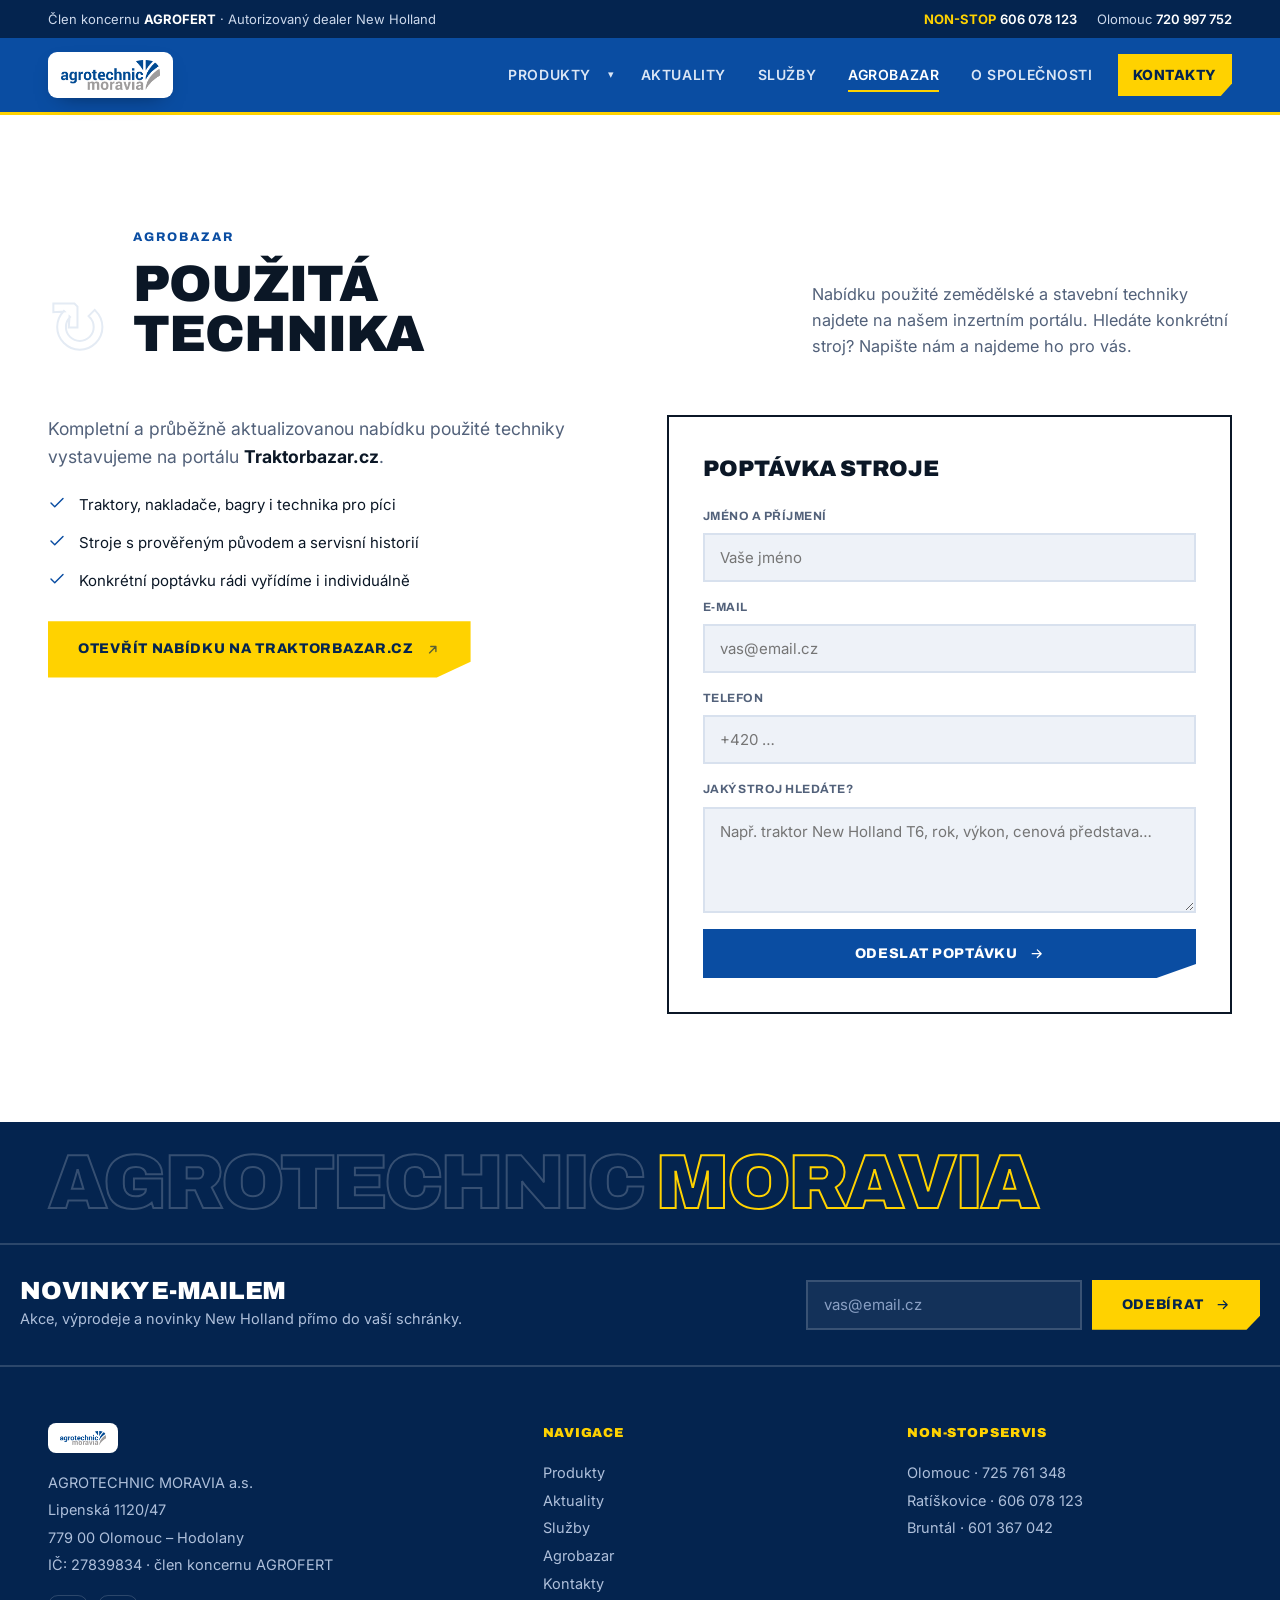
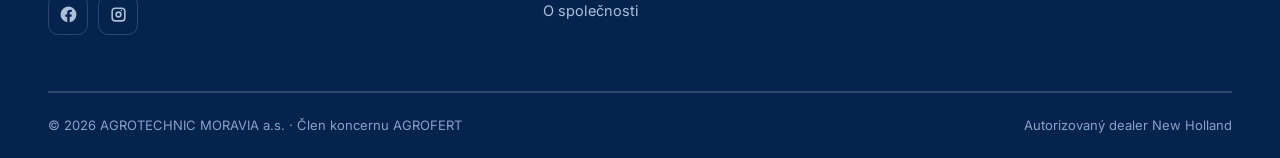
==== commit f57c5c80: "Add Facebook + Instagram links and newsletter sign-up (footer) - Footer: FB + Instagram icon links (" ====
--- a/agrobazar.html
+++ b/agrobazar.html
@@ -12,6 +12,7 @@
 <link rel="stylesheet" href="styles.css" />
 </head>
 <body>
+<svg aria-hidden="true" style="position:absolute;width:0;height:0;overflow:hidden"><symbol id="i-pin" viewBox="0 0 24 24"><path d="M12 21s7-5.3 7-11a7 7 0 1 0-14 0c0 5.7 7 11 7 11z"/><circle cx="12" cy="10" r="2.6"/></symbol><symbol id="i-phone" viewBox="0 0 24 24"><path d="M5 4h3l2 5-2.2 1.4a11 11 0 0 0 5.8 5.8L15 14l5 2v3a2 2 0 0 1-2.1 2A16 16 0 0 1 3 6.1 2 2 0 0 1 5 4z"/></symbol><symbol id="i-mail" viewBox="0 0 24 24"><rect x="3" y="5" width="18" height="14" rx="2"/><path d="m3.5 7 8.5 6 8.5-6"/></symbol><symbol id="i-clock" viewBox="0 0 24 24"><circle cx="12" cy="12" r="9"/><path d="M12 7.5V12l3 2"/></symbol><symbol id="i-check" viewBox="0 0 24 24"><path d="M20 6 9 17l-5-5"/></symbol><symbol id="i-building" viewBox="0 0 24 24"><rect x="4" y="3" width="16" height="18" rx="1"/><path d="M9 7h2m2 0h2M9 11h2m2 0h2M9 15h2m2 0h2"/></symbol><symbol id="i-arrow" viewBox="0 0 24 24"><path d="M5 12h13m-5-6 6 6-6 6"/></symbol><symbol id="i-ext" viewBox="0 0 24 24"><path d="M7 17 17 7M9 7h8v8"/></symbol><symbol id="i-fb" viewBox="0 0 24 24"><path d="M22 12a10 10 0 1 0-11.6 9.9v-7H7.9V12h2.5V9.8c0-2.46 1.47-3.82 3.72-3.82 1.08 0 2.2.19 2.2.19v2.42h-1.24c-1.22 0-1.6.76-1.6 1.54V12h2.72l-.43 2.9h-2.29v7A10 10 0 0 0 22 12z"/></symbol><symbol id="i-ig" viewBox="0 0 24 24"><path fill-rule="evenodd" clip-rule="evenodd" d="M8 3h8a5 5 0 0 1 5 5v8a5 5 0 0 1-5 5H8a5 5 0 0 1-5-5V8a5 5 0 0 1 5-5zm0 2a3 3 0 0 0-3 3v8a3 3 0 0 0 3 3h8a3 3 0 0 0 3-3V8a3 3 0 0 0-3-3H8zm4 3a4 4 0 1 1 0 8 4 4 0 0 1 0-8zm0 2a2 2 0 1 0 0 4 2 2 0 0 0 0-4zm4.6-3.1a1 1 0 1 1-2 0 1 1 0 0 1 2 0z"/></symbol></svg>
 
 <div class="topbar">
   <div class="container topbar__inner">
@@ -83,11 +84,13 @@
 
 <footer class="footer">
   <div class="footer__word"><div class="container"><b>AGROTECHNIC <span class="yellow">MORAVIA</span></b></div></div>
+  <div class="footer__news"><div class="container footer__news-in"><div><h3 class="footer__news-h">Novinky e-mailem</h3><p>Akce, výprodeje a novinky New Holland přímo do vaší schránky.</p></div><form class="newsletter" onsubmit="return handleNewsletter(event)"><input type="email" name="nl" required placeholder="vas@email.cz" aria-label="Váš e-mail" /><button type="submit" class="btn btn--primary">Odebírat<svg class="ico ico--go"><use href="#i-arrow"/></svg></button><p class="newsletter__note" id="nlNote" hidden>Děkujeme! Otevřeli jsme e-mail s přihláškou — stačí ji odeslat.</p></form></div></div>
   <div class="container">
     <div class="footer__main">
       <div>
         <img class="footer__logo" src="logo.png" alt="AGROTECHNIC MORAVIA" />
         <p>AGROTECHNIC MORAVIA a.s.<br />Lipenská 1120/47<br />779 00 Olomouc – Hodolany<br />IČ: 27839834 · člen koncernu AGROFERT</p>
+        <div class="footer__social"><a href="https://www.facebook.com/agrotechnicmoravia" target="_blank" rel="noopener" aria-label="Facebook"><svg class="ico ico--fill"><use href="#i-fb"/></svg></a><a href="https://www.instagram.com/agrotechnicmoravia" target="_blank" rel="noopener" aria-label="Instagram"><svg class="ico ico--fill"><use href="#i-ig"/></svg></a></div>
       </div>
       <div><h5>Navigace</h5><a href="index.html">Produkty</a><a href="aktuality.html">Aktuality</a><a href="sluzby.html">Služby</a><a href="agrobazar.html">Agrobazar</a><a href="kontakt.html">Kontakty</a><a href="spolecnost.html">O společnosti</a></div>
       <div><h5>Non-stop servis</h5><a href="tel:+420725761348">Olomouc · 725 761 348</a><a href="tel:+420606078123">Ratíškovice · 606 078 123</a><a href="tel:+420601367042">Bruntál · 601 367 042</a></div>
--- a/styles.css
+++ b/styles.css
@@ -292,11 +292,12 @@
 /* ---------------- MOBILE NAV ---------------- */
 @media(max-width:1024px){
   .nav__links{
-    position:fixed;top:0;right:0;bottom:0;left:auto;width:min(86vw,360px);
-    flex-direction:column;align-items:stretch;gap:0;z-index:55;
-    background:var(--nh-blue-900);padding:104px 0 28px;
+    position:fixed;top:112px;right:0;bottom:0;left:auto;width:min(86vw,360px);
+    flex-direction:column;align-items:stretch;gap:0;z-index:58;
+    background:var(--nh-blue-900);padding:16px 0 28px;
     transform:translateX(105%);transition:transform .42s var(--ease);
-    border-left:3px solid var(--nh-yellow);box-shadow:-34px 0 70px -24px rgba(0,0,0,.6);
+    border-left:3px solid var(--nh-yellow);border-top:3px solid var(--nh-yellow);
+    box-shadow:-34px 0 70px -24px rgba(0,0,0,.6);
     overflow-y:auto;overscroll-behavior:contain
   }
   .nav__links.open{transform:translateX(0)}
@@ -307,7 +308,7 @@
   .nav__toggle.open span:nth-child(1){transform:translateY(7.5px) rotate(45deg)}
   .nav__toggle.open span:nth-child(2){opacity:0}
   .nav__toggle.open span:nth-child(3){transform:translateY(-7.5px) rotate(-45deg)}
-  .nav-backdrop{position:fixed;inset:0;z-index:54;background:rgba(4,18,40,.55);backdrop-filter:blur(2px);
+  .nav-backdrop{position:fixed;top:112px;left:0;right:0;bottom:0;z-index:56;background:rgba(4,18,40,.5);backdrop-filter:blur(2px);
     opacity:0;visibility:hidden;transition:opacity .42s var(--ease),visibility .42s}
   .nav-backdrop.show{opacity:1;visibility:visible}
   body.nav-locked{overflow:hidden}
@@ -316,7 +317,7 @@
 @media(max-width:1024px){.nav-backdrop{display:block}}
 
 /* ---------------- REVEAL ---------------- */
-.reveal{opacity:0;transform:translateY(26px);transition:.7s var(--ease)}
+.reveal{opacity:0;transform:translateY(18px);transition:opacity .6s ease,transform .7s cubic-bezier(.22,.61,.36,1)}
 .reveal.in{opacity:1;transform:none}
 
 /* image fallback */
@@ -391,9 +392,9 @@
   .nav__item--drop.open .caret{transform:rotate(180deg)}
   .dropdown{position:static;visibility:visible;transform:none;display:block;box-shadow:none;border-bottom:0;
     max-height:0;opacity:0;overflow:hidden;background:rgba(0,0,0,.2);color:#fff;
-    transition:max-height .42s var(--ease),opacity .3s var(--ease)}
+    transition:max-height .62s cubic-bezier(.65,0,.35,1),opacity .5s ease}
   .dropdown::before{display:none}
-  .nav__item--drop.open .dropdown{max-height:1400px;opacity:1}
+  .nav__item--drop.open .dropdown{opacity:1}
   .megamenu{grid-template-columns:1fr;gap:12px;padding:6px 0 12px}
   .mega__group h4{color:var(--nh-yellow);border-color:var(--line-blue);padding:14px 28px 10px;margin-bottom:0}
   .mega__grid{grid-template-columns:1fr;gap:0}
@@ -425,7 +426,7 @@
 
 /* ---------------- DYNAMIC PHOTO BAND (in-field, ambient motion) ---------------- */
 .band{position:relative;overflow:hidden;background:var(--nh-blue-900);isolation:isolate;height:clamp(320px,50vh,500px)}
-.band__img{position:absolute;left:0;top:-12%;width:100%;height:124%;object-fit:cover;display:block;will-change:transform}
+.band__img{position:absolute;left:0;top:-30%;width:100%;height:160%;object-fit:cover;display:block;will-change:transform}
 .band__overlay{position:absolute;inset:0;z-index:1;background:linear-gradient(90deg,rgba(4,36,79,.82),rgba(4,36,79,.3) 48%,rgba(4,36,79,.05) 100%)}
 .band__cap{position:absolute;left:0;bottom:0;z-index:2;padding:clamp(24px,4vw,48px);max-width:620px}
 .band__eyebrow{font-family:'Archivo';font-weight:800;font-size:12px;text-transform:uppercase;letter-spacing:.16em;color:var(--nh-yellow);display:inline-flex;align-items:center;gap:11px;margin-bottom:13px}
@@ -480,3 +481,34 @@
 /* arrow/ext icon spacing after text */
 .ico--go{margin-left:.45em}
 .btn .ico--go{margin-left:.1em}
+
+/* ambient life on the info-block corner squares (O nás) */
+@keyframes cornerFloat{0%{transform:rotate(45deg) scale(.85)}50%{transform:rotate(72deg) scale(1.4)}100%{transform:rotate(45deg) scale(.85)}}
+.bigstat::after{animation:cornerFloat 4.5s ease-in-out infinite}
+.bigstat:nth-child(2)::after{animation-delay:.7s}
+.bigstat:nth-child(3)::after{animation-delay:1.4s}
+.bigstat:nth-child(4)::after{animation-delay:2.1s}
+.bigstat:hover::after{animation-duration:1.8s}
+
+/* ---------------- SOCIAL + NEWSLETTER (footer) ---------------- */
+.ico--fill{fill:currentColor;stroke:none}
+.footer__social{display:flex;gap:10px;margin-top:16px}
+.footer__social a{width:40px;height:40px;border:1.5px solid var(--line-blue);border-radius:10px;display:grid;place-items:center;color:#aebfda;transition:.25s var(--ease)}
+.footer__social a:hover{color:var(--nh-blue-900);background:var(--nh-yellow);border-color:var(--nh-yellow);transform:translateY(-3px)}
+.footer__social .ico{width:19px;height:19px}
+
+.footer__news{border-bottom:2px solid var(--line-blue)}
+.footer__news-in{display:flex;align-items:center;justify-content:space-between;gap:32px;flex-wrap:wrap;padding:34px 0}
+.footer__news-h{font-family:'Archivo';font-weight:900;text-transform:uppercase;font-size:1.55rem;color:#fff;letter-spacing:-.01em}
+.footer__news-in p{color:#aebfda;font-size:14.5px;margin-top:4px}
+.newsletter{display:flex;gap:10px;flex-wrap:wrap;position:relative;align-items:stretch}
+.newsletter input{font-family:inherit;font-size:15px;padding:0 16px;height:50px;border:2px solid var(--line-blue);background:rgba(255,255,255,.06);color:#fff;min-width:250px}
+.newsletter input::placeholder{color:#8aa0c4}
+.newsletter input:focus{outline:none;border-color:var(--nh-yellow);background:rgba(255,255,255,.1)}
+.newsletter .btn{padding-top:0;padding-bottom:0;height:50px}
+.newsletter__note{position:absolute;top:100%;left:0;margin-top:8px;color:var(--nh-yellow);font-size:13px;font-weight:600}
+@media(max-width:640px){
+  .footer__news-in{flex-direction:column;align-items:flex-start;gap:18px;padding:26px 0}
+  .newsletter{width:100%}
+  .newsletter input{min-width:0;flex:1}
+}
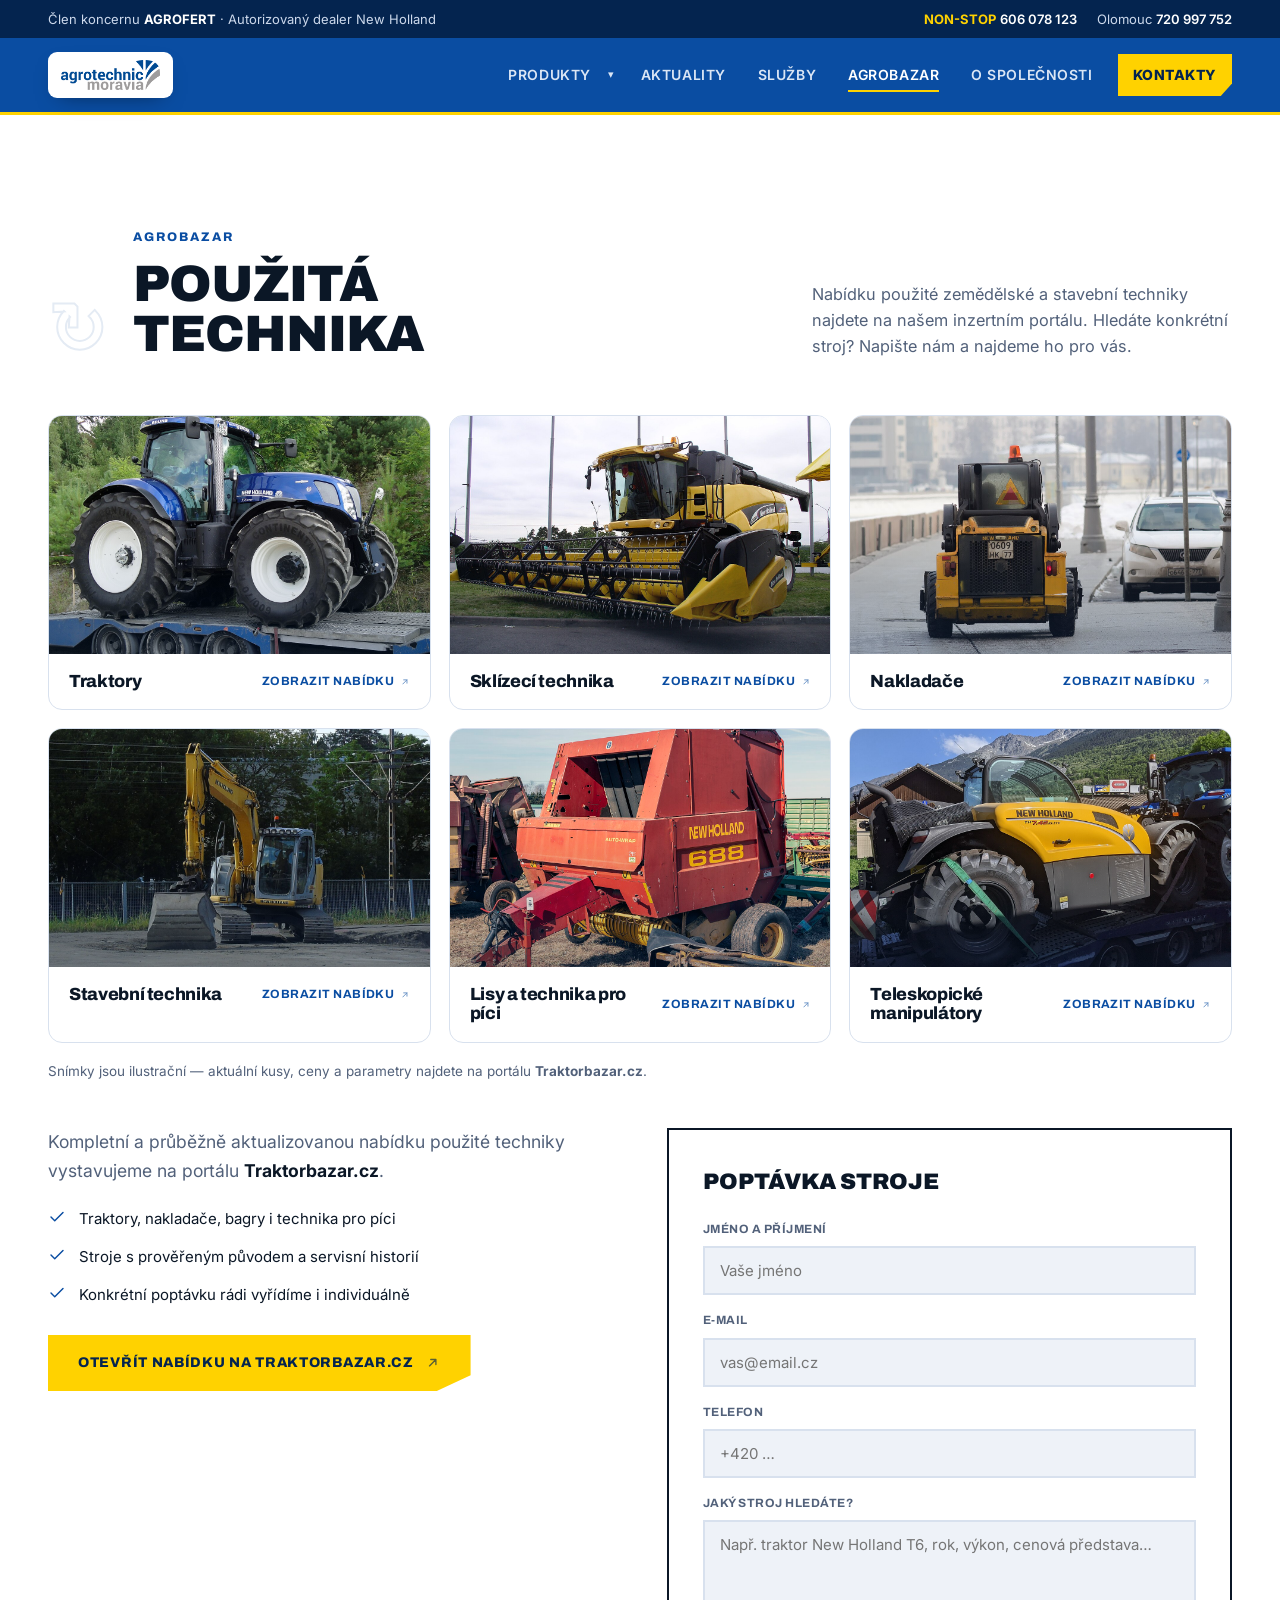
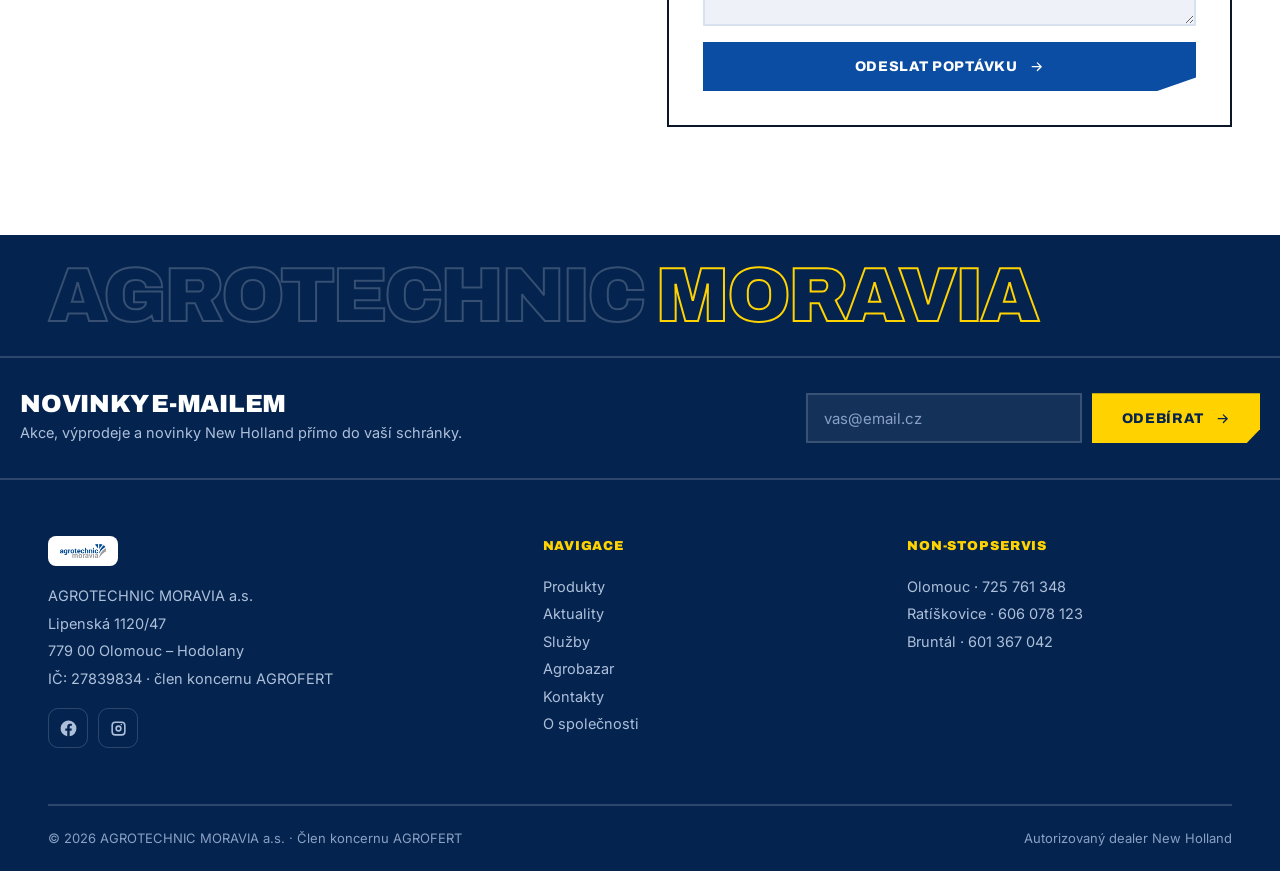
==== commit c1cc4ea4: "Add trust/why-us section, Agrobazar category showcase, band photo folders - index: 'Proč my' trust s" ====
--- a/agrobazar.html
+++ b/agrobazar.html
@@ -56,6 +56,34 @@
       <p class="shead__desc">Nabídku použité zemědělské a stavební techniky najdete na našem inzertním portálu. Hledáte konkrétní stroj? Napište nám a najdeme ho pro vás.</p>
     </div>
 
+    <div class="bazar reveal">
+      <a href="https://www.traktorbazar.cz/" target="_blank" rel="noopener" class="bazar__card">
+        <div class="bazar__img"><img src="assets/img/tractor-t7.jpg" alt="Použité traktory" loading="lazy" /></div>
+        <div class="bazar__body"><h4>Traktory</h4><span class="bazar__go">Zobrazit nabídku<svg class="ico ico--go ico--ext"><use href="#i-ext"/></svg></span></div>
+      </a>
+      <a href="https://www.traktorbazar.cz/" target="_blank" rel="noopener" class="bazar__card">
+        <div class="bazar__img"><img src="assets/img/combine-cx880.jpg" alt="Použitá sklízecí technika" loading="lazy" /></div>
+        <div class="bazar__body"><h4>Sklízecí technika</h4><span class="bazar__go">Zobrazit nabídku<svg class="ico ico--go ico--ext"><use href="#i-ext"/></svg></span></div>
+      </a>
+      <a href="https://www.traktorbazar.cz/" target="_blank" rel="noopener" class="bazar__card">
+        <div class="bazar__img"><img src="assets/img/loader-moscow.jpg" alt="Použité nakladače" loading="lazy" /></div>
+        <div class="bazar__body"><h4>Nakladače</h4><span class="bazar__go">Zobrazit nabídku<svg class="ico ico--go ico--ext"><use href="#i-ext"/></svg></span></div>
+      </a>
+      <a href="https://www.traktorbazar.cz/" target="_blank" rel="noopener" class="bazar__card">
+        <div class="bazar__img"><img src="assets/img/excavator-e135.jpg" alt="Použitá stavební technika" loading="lazy" /></div>
+        <div class="bazar__body"><h4>Stavební technika</h4><span class="bazar__go">Zobrazit nabídku<svg class="ico ico--go ico--ext"><use href="#i-ext"/></svg></span></div>
+      </a>
+      <a href="https://www.traktorbazar.cz/" target="_blank" rel="noopener" class="bazar__card">
+        <div class="bazar__img"><img src="assets/img/baler-688.jpg" alt="Použité lisy a technika pro píci" loading="lazy" /></div>
+        <div class="bazar__body"><h4>Lisy a technika pro píci</h4><span class="bazar__go">Zobrazit nabídku<svg class="ico ico--go ico--ext"><use href="#i-ext"/></svg></span></div>
+      </a>
+      <a href="https://www.traktorbazar.cz/" target="_blank" rel="noopener" class="bazar__card">
+        <div class="bazar__img"><img src="assets/img/telehandler-th742.jpg" alt="Použité teleskopické manipulátory" loading="lazy" /></div>
+        <div class="bazar__body"><h4>Teleskopické manipulátory</h4><span class="bazar__go">Zobrazit nabídku<svg class="ico ico--go ico--ext"><use href="#i-ext"/></svg></span></div>
+      </a>
+    </div>
+    <p class="bazar__hint reveal">Snímky jsou ilustrační — aktuální kusy, ceny a parametry najdete na portálu <strong>Traktorbazar.cz</strong>.</p>
+
     <div class="contact reveal">
       <div>
         <p style="font-size:1.1rem;color:var(--ink-soft);margin-bottom:22px">Kompletní a průběžně aktualizovanou nabídku použité techniky vystavujeme na portálu <strong style="color:var(--ink)">Traktorbazar.cz</strong>.</p>
--- a/styles.css
+++ b/styles.css
@@ -512,3 +512,59 @@
   .newsletter{width:100%}
   .newsletter input{min-width:0;flex:1}
 }
+
+/* ---------------- FINANCING CALCULATOR ---------------- */
+.calc{margin-top:48px;border:2px solid var(--line);border-radius:16px;overflow:hidden;background:var(--paper)}
+.calc__intro{padding:30px 32px 22px;border-bottom:2px solid var(--line)}
+.calc__intro .shead__eyebrow{display:block;margin-bottom:8px}
+.calc__title{font-family:'Archivo';font-weight:900;text-transform:uppercase;font-size:1.7rem;color:var(--ink)}
+.calc__lead{color:var(--ink-soft);font-size:14.5px;margin-top:6px;max-width:560px}
+.calc__panel{display:grid;grid-template-columns:1.25fr 1fr}
+.calc__controls{padding:30px 32px;display:flex;flex-direction:column;gap:26px}
+.calc__field{display:flex;flex-direction:column;gap:12px}
+.calc__rowlbl{display:flex;justify-content:space-between;align-items:baseline;gap:12px}
+.calc__rowlbl label{font-family:'Archivo';font-weight:700;font-size:14px;text-transform:uppercase;letter-spacing:.02em;color:var(--ink)}
+.calc__rowlbl output{font-family:'Archivo';font-weight:900;font-size:1.05rem;color:var(--nh-blue)}
+.calc input[type=range]{-webkit-appearance:none;appearance:none;width:100%;height:6px;border-radius:6px;background:var(--mist-2);outline:none;cursor:pointer}
+.calc input[type=range]::-webkit-slider-thumb{-webkit-appearance:none;appearance:none;width:24px;height:24px;border-radius:50%;background:var(--nh-blue);border:4px solid #fff;box-shadow:0 4px 12px -3px rgba(7,40,90,.5);transition:.15s}
+.calc input[type=range]::-webkit-slider-thumb:hover{background:var(--nh-blue-900);transform:scale(1.1)}
+.calc input[type=range]::-moz-range-thumb{width:22px;height:22px;border-radius:50%;background:var(--nh-blue);border:4px solid #fff;cursor:pointer}
+.calc input[type=range]:focus-visible{outline:3px solid var(--nh-yellow);outline-offset:6px;border-radius:6px}
+.calc__result{background:linear-gradient(160deg,var(--nh-blue),var(--nh-blue-900));color:#fff;padding:30px 32px;display:flex;flex-direction:column;justify-content:center}
+.calc__reslabel{font-family:'Archivo';font-weight:700;font-size:12px;text-transform:uppercase;letter-spacing:.1em;color:#bcceea}
+.calc__resval{display:flex;align-items:baseline;gap:8px;margin:6px 0 14px}
+.calc__resval b{font-family:'Archivo';font-weight:900;font-size:clamp(2.4rem,5vw,3.2rem);line-height:1;color:var(--nh-yellow)}
+.calc__resval span{font-family:'Archivo';font-weight:800;font-size:1.1rem;color:#fff}
+.calc__disc{font-size:12px;color:#a9bcd6;line-height:1.5;margin-bottom:20px}
+.calc__result .btn{margin-top:auto}
+@media(max-width:760px){.calc__panel{grid-template-columns:1fr}.calc__controls{padding:26px 22px}.calc__result{padding:26px 22px}}
+
+/* ---------------- TRUST / WHY US ---------------- */
+.trust{display:grid;grid-template-columns:repeat(3,1fr);gap:18px}
+.trust__card{position:relative;padding:30px 28px;background:var(--paper);border:1px solid var(--line);border-radius:14px;transition:transform .3s var(--ease),box-shadow .3s var(--ease),border-color .3s var(--ease)}
+.trust__card::before{content:"";position:absolute;left:0;top:24px;bottom:24px;width:3px;background:var(--nh-yellow);transform:scaleY(0);transform-origin:top;transition:transform .35s var(--ease)}
+.trust__card:hover{transform:translateY(-5px);box-shadow:var(--shadow-sm);border-color:transparent}
+.trust__card:hover::before{transform:scaleY(1)}
+.trust__ico{display:grid;place-items:center;width:48px;height:48px;border-radius:11px;background:var(--mist);color:var(--nh-blue);margin-bottom:18px;transition:.3s var(--ease)}
+.trust__card:hover .trust__ico{background:var(--nh-blue);color:#fff}
+.trust__ico .ico{width:23px;height:23px;stroke-width:1.8}
+.trust__card h4{font-family:'Archivo';font-weight:800;font-size:1.12rem;color:var(--ink);line-height:1.15;margin-bottom:9px}
+.trust__card p{color:var(--ink-soft);font-size:14.5px;line-height:1.6}
+@media(max-width:860px){.trust{grid-template-columns:repeat(2,1fr)}}
+@media(max-width:540px){.trust{grid-template-columns:1fr}}
+
+/* ---------------- AGROBAZAR SHOWCASE ---------------- */
+.bazar{display:grid;grid-template-columns:repeat(3,1fr);gap:18px;margin-bottom:18px}
+.bazar__card{display:block;background:var(--paper);border:1px solid var(--line);border-radius:14px;overflow:hidden;transition:transform .3s var(--ease),box-shadow .3s var(--ease),border-color .3s var(--ease)}
+.bazar__card:hover{transform:translateY(-5px);box-shadow:var(--shadow-sm);border-color:transparent}
+.bazar__img{position:relative;aspect-ratio:16/10;overflow:hidden;background:var(--mist)}
+.bazar__img img{width:100%;height:100%;object-fit:cover;transition:transform .55s var(--ease)}
+.bazar__card:hover .bazar__img img{transform:scale(1.06)}
+.bazar__img::after{content:"";position:absolute;inset:0;background:linear-gradient(to top,rgba(4,36,79,.28),transparent 55%)}
+.bazar__body{display:flex;align-items:center;justify-content:space-between;gap:12px;padding:18px 20px}
+.bazar__body h4{font-family:'Archivo';font-weight:800;font-size:1.1rem;color:var(--ink);line-height:1.1}
+.bazar__go{display:inline-flex;align-items:center;font-family:'Archivo';font-weight:700;font-size:12px;text-transform:uppercase;letter-spacing:.04em;color:var(--nh-blue);white-space:nowrap}
+.bazar__card:hover .bazar__go{color:var(--nh-blue-900)}
+.bazar__hint{color:var(--ink-soft);font-size:13.5px;margin-bottom:46px}
+@media(max-width:860px){.bazar{grid-template-columns:repeat(2,1fr)}}
+@media(max-width:540px){.bazar{grid-template-columns:1fr}}
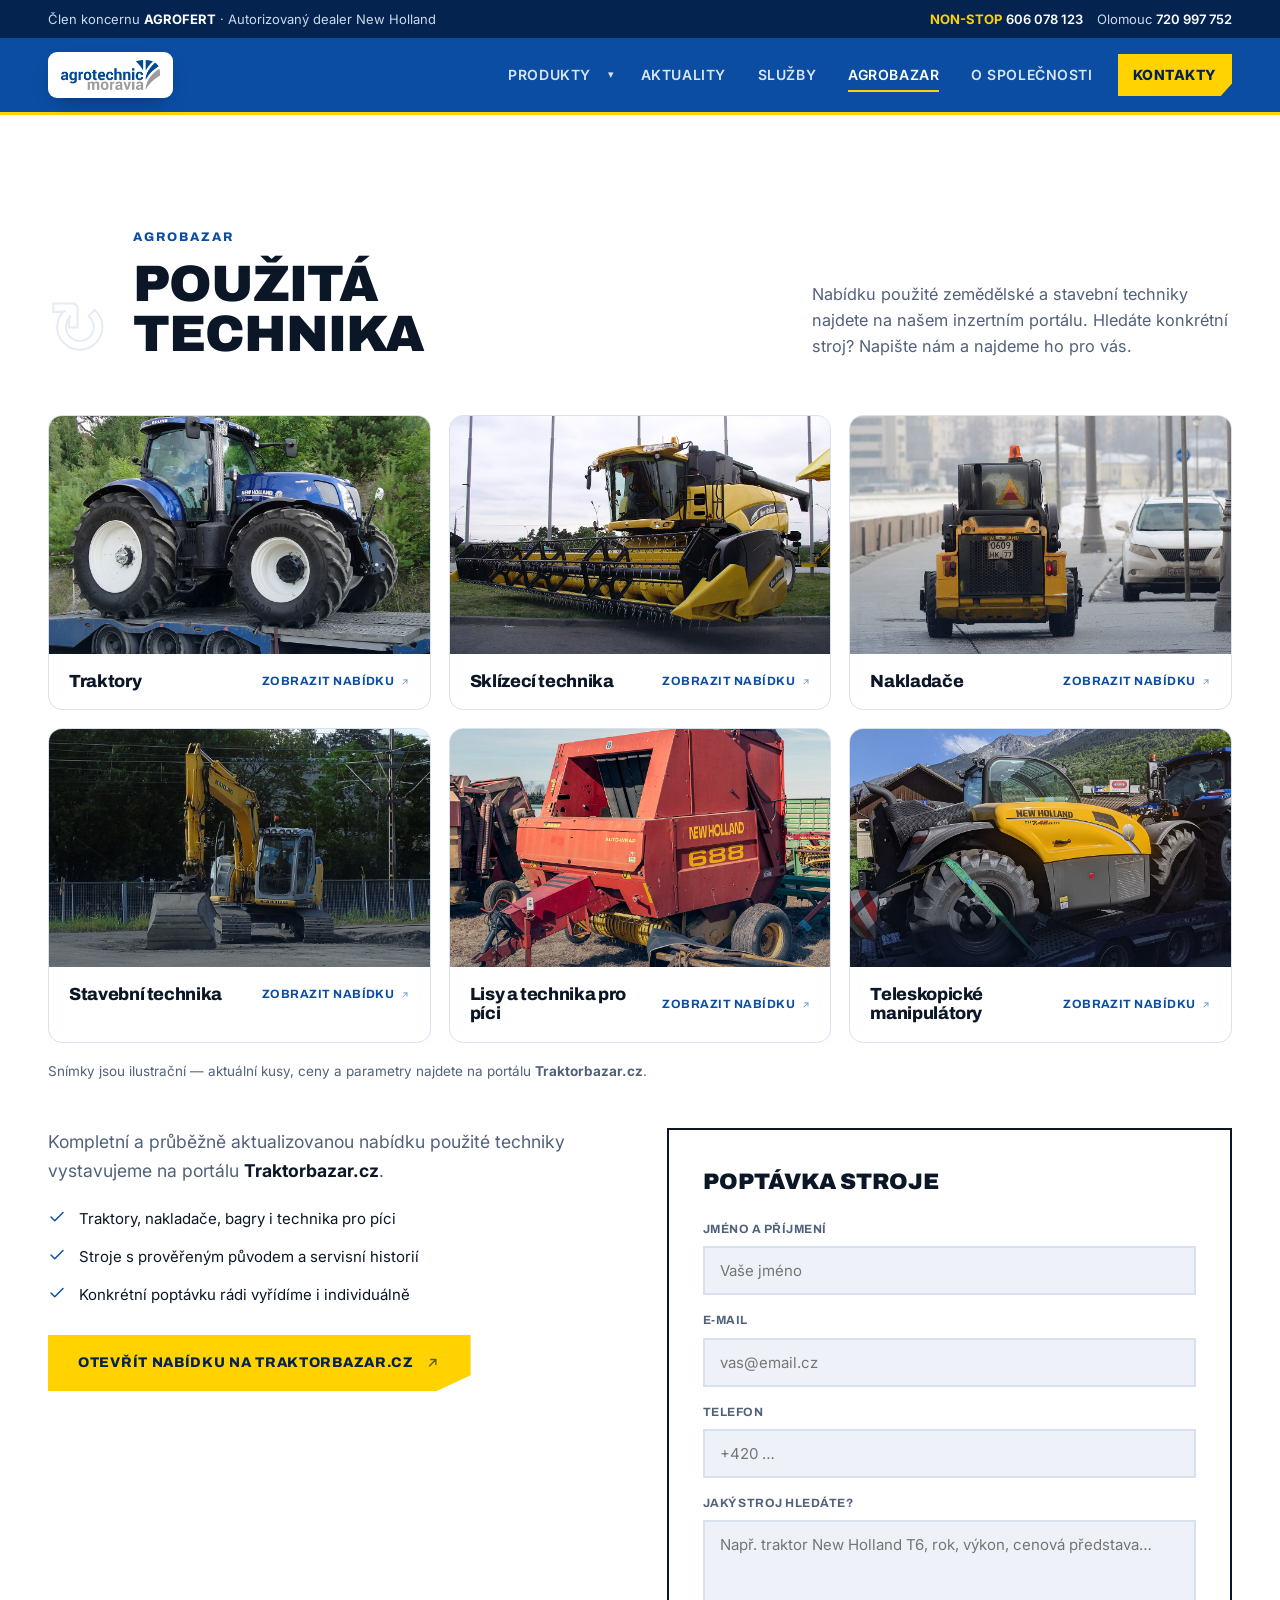
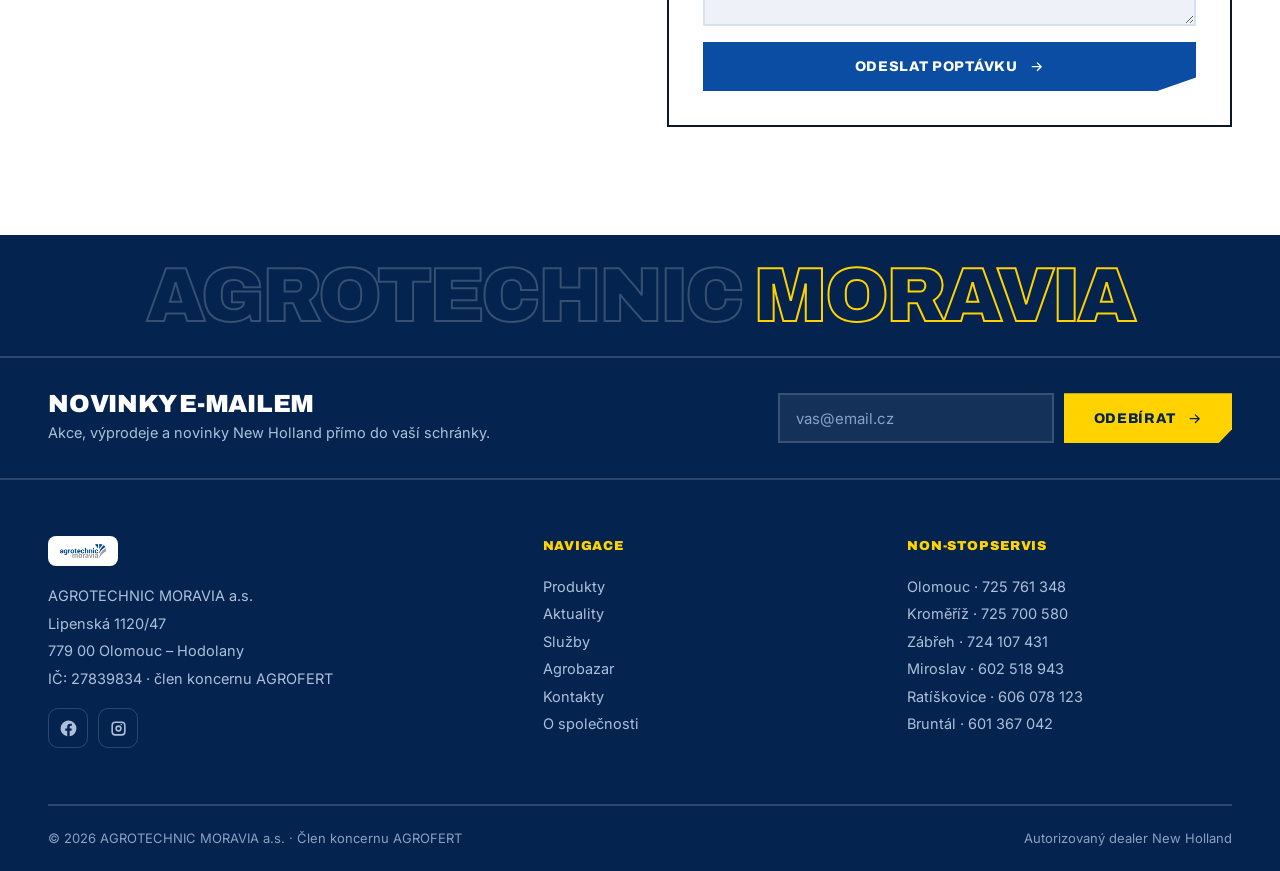
==== commit 0d10391d: "feat(seo): non-stop consistency, JSON-LD, per-page meta, sitemap/robots - Unify non-stop: all six br" ====
--- a/agrobazar.html
+++ b/agrobazar.html
@@ -5,6 +5,20 @@
 <meta name="viewport" content="width=device-width, initial-scale=1.0" />
 <meta name="description" content="Agrobazar AGROTECHNIC MORAVIA — nabídka použité zemědělské a stavební techniky na portálu Traktorbazar.cz. Poptejte konkrétní stroj." />
 <title>Agrobazar — AGROTECHNIC MORAVIA a.s.</title>
+<meta name="author" content="AGROTECHNIC MORAVIA a.s." />
+<meta name="robots" content="index, follow" />
+<link rel="canonical" href="https://malaveselahranolka.github.io/agrotechnic-moravia/agrobazar.html" />
+<meta property="og:type" content="website" />
+<meta property="og:locale" content="cs_CZ" />
+<meta property="og:site_name" content="AGROTECHNIC MORAVIA a.s." />
+<meta property="og:title" content="Agrobazar — AGROTECHNIC MORAVIA" />
+<meta property="og:description" content="Použitá zemědělská a stavební technika AGROTECHNIC MORAVIA — poptejte konkrétní stroj." />
+<meta property="og:url" content="https://malaveselahranolka.github.io/agrotechnic-moravia/agrobazar.html" />
+<meta property="og:image" content="https://malaveselahranolka.github.io/agrotechnic-moravia/assets/img/combine-cx880.jpg" />
+<meta name="twitter:card" content="summary_large_image" />
+<meta name="twitter:title" content="Agrobazar — AGROTECHNIC MORAVIA" />
+<meta name="twitter:description" content="Použitá zemědělská a stavební technika AGROTECHNIC MORAVIA — poptejte konkrétní stroj." />
+<meta name="twitter:image" content="https://malaveselahranolka.github.io/agrotechnic-moravia/assets/img/combine-cx880.jpg" />
 <link rel="icon" type="image/svg+xml" href="assets/fan.svg" />
 <link rel="preconnect" href="https://fonts.googleapis.com" />
 <link rel="preconnect" href="https://fonts.gstatic.com" crossorigin />
@@ -121,7 +135,7 @@
         <div class="footer__social"><a href="https://www.facebook.com/agrotechnicmoravia" target="_blank" rel="noopener" aria-label="Facebook"><svg class="ico ico--fill"><use href="#i-fb"/></svg></a><a href="https://www.instagram.com/agrotechnicmoravia" target="_blank" rel="noopener" aria-label="Instagram"><svg class="ico ico--fill"><use href="#i-ig"/></svg></a></div>
       </div>
       <div><h5>Navigace</h5><a href="index.html">Produkty</a><a href="aktuality.html">Aktuality</a><a href="sluzby.html">Služby</a><a href="agrobazar.html">Agrobazar</a><a href="kontakt.html">Kontakty</a><a href="spolecnost.html">O společnosti</a></div>
-      <div><h5>Non-stop servis</h5><a href="tel:+420725761348">Olomouc · 725 761 348</a><a href="tel:+420606078123">Ratíškovice · 606 078 123</a><a href="tel:+420601367042">Bruntál · 601 367 042</a></div>
+      <div><h5>Non-stop servis</h5><a href="tel:+420725761348">Olomouc · 725 761 348</a><a href="tel:+420725700580">Kroměříž · 725 700 580</a><a href="tel:+420724107431">Zábřeh · 724 107 431</a><a href="tel:+420602518943">Miroslav · 602 518 943</a><a href="tel:+420606078123">Ratíškovice · 606 078 123</a><a href="tel:+420601367042">Bruntál · 601 367 042</a></div>
     </div>
     <div class="footer__bottom">
       <span>© <span id="year"></span> AGROTECHNIC MORAVIA a.s. · Člen koncernu AGROFERT</span>
--- a/styles.css
+++ b/styles.css
@@ -44,15 +44,24 @@
 /* highlighter marker */
 .mark{background:linear-gradient(transparent 62%, var(--nh-yellow) 62%);padding:0 .06em}
 .yellow{color:var(--nh-yellow)}
+/* visually hidden but readable by search engines / screen readers */
+.sr-only{position:absolute;width:1px;height:1px;padding:0;margin:-1px;overflow:hidden;clip:rect(0 0 0 0);white-space:nowrap;border:0}
 
 /* ---------------- TOPBAR ---------------- */
 .topbar{background:var(--nh-blue-900);color:#cdd9ec;font-size:13px}
 .topbar__inner{display:flex;justify-content:space-between;align-items:center;height:38px;gap:18px}
 .topbar a{color:#fff;font-weight:600}
 .topbar a:hover{color:var(--nh-yellow)}
-.topbar__right{display:flex;gap:20px;align-items:center}
+.topbar__right{display:flex;gap:14px;align-items:center}
 .topbar .dotk{color:var(--nh-yellow);font-weight:700}
-@media(max-width:720px){.topbar__inner{justify-content:center}.topbar__left{display:none}}
+.topbar__soc{display:inline-flex;align-items:center;justify-content:center;color:#cdd9ec;transition:color .2s var(--ease),transform .2s var(--ease)}
+.topbar__soc .ico{width:17px;height:17px}
+.topbar__soc:hover{color:var(--nh-yellow);transform:translateY(-1px)}
+@media(max-width:720px){
+  .topbar__inner{justify-content:space-between;gap:10px}
+  .topbar__left{display:block;font-size:11px;white-space:nowrap;overflow:hidden;text-overflow:ellipsis;flex:1;min-width:0}
+  .topbar__right{flex:none}
+}
 
 /* ---------------- NAV ---------------- */
 .nav{position:sticky;top:0;z-index:60;background:var(--nh-blue);color:#fff;border-bottom:3px solid var(--nh-yellow)}
@@ -163,17 +172,38 @@
 .pfloat.show{opacity:1;transform:translate(-50%,-50%) scale(1)}
 @media(hover:none),(max-width:880px){.pfloat{display:none}}
 
-/* ---------------- MARQUEE BRANDS ---------------- */
-.marquee{overflow:hidden;border-top:2px solid currentColor;border-bottom:2px solid currentColor;padding:0;mask-image:linear-gradient(90deg,transparent,#000 8%,#000 92%,transparent)}
-.marquee__track{display:flex;gap:0;width:max-content;animation:scrollx 32s linear infinite}
+/* ---------------- BRAND STRIP (clickable logos, frameless) ---------------- */
+.brands{padding:38px 0 40px;background:#fff;border-top:1px solid var(--line);border-bottom:1px solid var(--line)}
+.brands__lead{display:flex;flex-direction:column;gap:8px;margin-bottom:22px}
+.brands__eyebrow{font-family:'Archivo';font-weight:800;font-size:12.5px;text-transform:uppercase;letter-spacing:.18em;color:var(--nh-blue);display:inline-flex;align-items:center;gap:10px}
+.brands__eyebrow::before{content:"";width:34px;height:3px;background:var(--nh-yellow)}
+.brands__note{color:var(--ink-soft);max-width:560px;font-size:15px}
+
+.marquee{overflow:hidden;mask-image:linear-gradient(90deg,transparent,#000 6%,#000 94%,transparent);-webkit-mask-image:linear-gradient(90deg,transparent,#000 6%,#000 94%,transparent)}
+/* spacing via item margin (not flex gap) so the duplicated half loops seamlessly at -50% */
+.marquee__track{display:flex;align-items:center;width:max-content;will-change:transform;animation:scrollx 48s linear infinite}
 .marquee:hover .marquee__track{animation-play-state:paused}
-.marquee__track span{
-  font-family:'Archivo';font-weight:900;font-size:clamp(1.4rem,3vw,2.2rem);text-transform:uppercase;
-  letter-spacing:-.01em;padding:26px 34px;white-space:nowrap;display:flex;align-items:center;gap:34px;color:var(--ink)
-}
-.section--blue .marquee__track span{color:#fff}
-.marquee__track span::after{content:"●";font-size:.5em;color:var(--nh-yellow)}
-@keyframes scrollx{to{transform:translateX(-50%)}}
+@keyframes scrollx{from{transform:translate3d(0,0,0)}to{transform:translate3d(-50%,0,0)}}
+
+/* frameless logo cell — original colours, no card */
+.blogo{
+  flex:0 0 auto;display:grid;place-items:center;width:150px;height:72px;padding:0 12px;margin:0 12px;border-radius:12px;
+  transition:transform .35s var(--ease),background .35s var(--ease)
+}
+.blogo img{max-width:100%;max-height:56px;width:auto;height:auto;object-fit:contain;
+  opacity:.82;transition:opacity .35s var(--ease)}
+.blogo__name{display:none;font-family:'Archivo';font-weight:900;font-size:1.15rem;text-transform:uppercase;letter-spacing:-.01em;color:var(--nh-blue);text-align:center;line-height:1}
+/* wordmark cells (no official file yet) */
+.blogo--text .blogo__name{display:block}
+.blogo--text img{display:none}
+/* logos that only exist as a white/single-colour mark → tint to brand blue so they read on the light strip */
+.blogo--mono img{filter:brightness(0) saturate(100%) invert(23%) sepia(88%) saturate(1500%) hue-rotate(196deg) brightness(94%) contrast(101%);opacity:.72}
+
+.blogo:hover,.blogo:focus-visible{transform:translateY(-3px);background:#f3f7fc;outline:none}
+.blogo:hover img,.blogo:focus-visible img{opacity:1}
+.blogo:focus-visible{box-shadow:0 0 0 3px var(--nh-yellow)}
+.blogo--text:hover .blogo__name,.blogo--text:focus-visible .blogo__name{color:var(--nh-blue-700)}
+@media(max-width:640px){.blogo{width:130px;height:62px;padding:0 10px;margin:0 8px}.blogo img{max-height:46px}}
 
 /* ---------------- SERVICES (numbered two-col) ---------------- */
 .svc{display:grid;grid-template-columns:repeat(2,1fr);gap:0;border-top:2px solid var(--line)}
@@ -279,7 +309,7 @@
 /* ---------------- FOOTER ---------------- */
 .footer{background:var(--nh-blue-900);color:#fff;padding:0}
 .footer__word{border-bottom:2px solid var(--line-blue);overflow:hidden}
-.footer__word b{display:block;font-family:'Archivo';font-weight:900;font-size:clamp(1.6rem,6vw,5.6rem);line-height:.9;text-transform:uppercase;letter-spacing:-.04em;color:transparent;-webkit-text-stroke:2px rgba(255,255,255,.2);padding:26px 0;white-space:nowrap}
+.footer__word b{display:block;text-align:center;font-family:'Archivo';font-weight:900;font-size:clamp(1.6rem,6vw,5.6rem);line-height:.9;text-transform:uppercase;letter-spacing:-.04em;color:transparent;-webkit-text-stroke:2px rgba(255,255,255,.2);padding:26px 0;white-space:nowrap}
 @media(max-width:600px){.footer__word b{white-space:normal}}
 .footer__word b .yellow{-webkit-text-stroke-color:var(--nh-yellow);color:transparent}
 .footer__main{display:grid;grid-template-columns:1.4fr 1fr 1fr;gap:40px;padding:56px 0}
@@ -367,7 +397,7 @@
 /* ---------------- PRODUCTS MEGA-DROPDOWN ---------------- */
 .nav__item--drop{position:static;display:flex;align-items:center}
 .nav__item--drop .caret{background:none;border:0;color:#dbe6f5;cursor:pointer;font-size:11px;padding:10px 10px 10px 2px;transition:.25s var(--ease);line-height:1}
-.nav__item--drop:hover .caret{color:#fff;transform:rotate(180deg)}
+@media(hover:hover){.nav__item--drop:hover .caret{color:#fff;transform:rotate(180deg)}}
 .dropdown{position:absolute;left:0;right:0;top:100%;z-index:70;background:#fff;color:var(--ink);
   box-shadow:0 34px 60px -22px rgba(4,36,79,.5);border-bottom:4px solid var(--nh-yellow);
   opacity:0;visibility:hidden;transform:translateY(10px);transition:.25s var(--ease);max-height:82vh;overflow:auto}
@@ -498,7 +528,7 @@
 .footer__social .ico{width:19px;height:19px}
 
 .footer__news{border-bottom:2px solid var(--line-blue)}
-.footer__news-in{display:flex;align-items:center;justify-content:space-between;gap:32px;flex-wrap:wrap;padding:34px 0}
+.footer__news-in{display:flex;align-items:center;justify-content:space-between;gap:32px;flex-wrap:wrap;padding:34px 28px}
 .footer__news-h{font-family:'Archivo';font-weight:900;text-transform:uppercase;font-size:1.55rem;color:#fff;letter-spacing:-.01em}
 .footer__news-in p{color:#aebfda;font-size:14.5px;margin-top:4px}
 .newsletter{display:flex;gap:10px;flex-wrap:wrap;position:relative;align-items:stretch}
@@ -508,7 +538,7 @@
 .newsletter .btn{padding-top:0;padding-bottom:0;height:50px}
 .newsletter__note{position:absolute;top:100%;left:0;margin-top:8px;color:var(--nh-yellow);font-size:13px;font-weight:600}
 @media(max-width:640px){
-  .footer__news-in{flex-direction:column;align-items:flex-start;gap:18px;padding:26px 0}
+  .footer__news-in{flex-direction:column;align-items:flex-start;gap:18px;padding:26px 22px}
   .newsletter{width:100%}
   .newsletter input{min-width:0;flex:1}
 }
